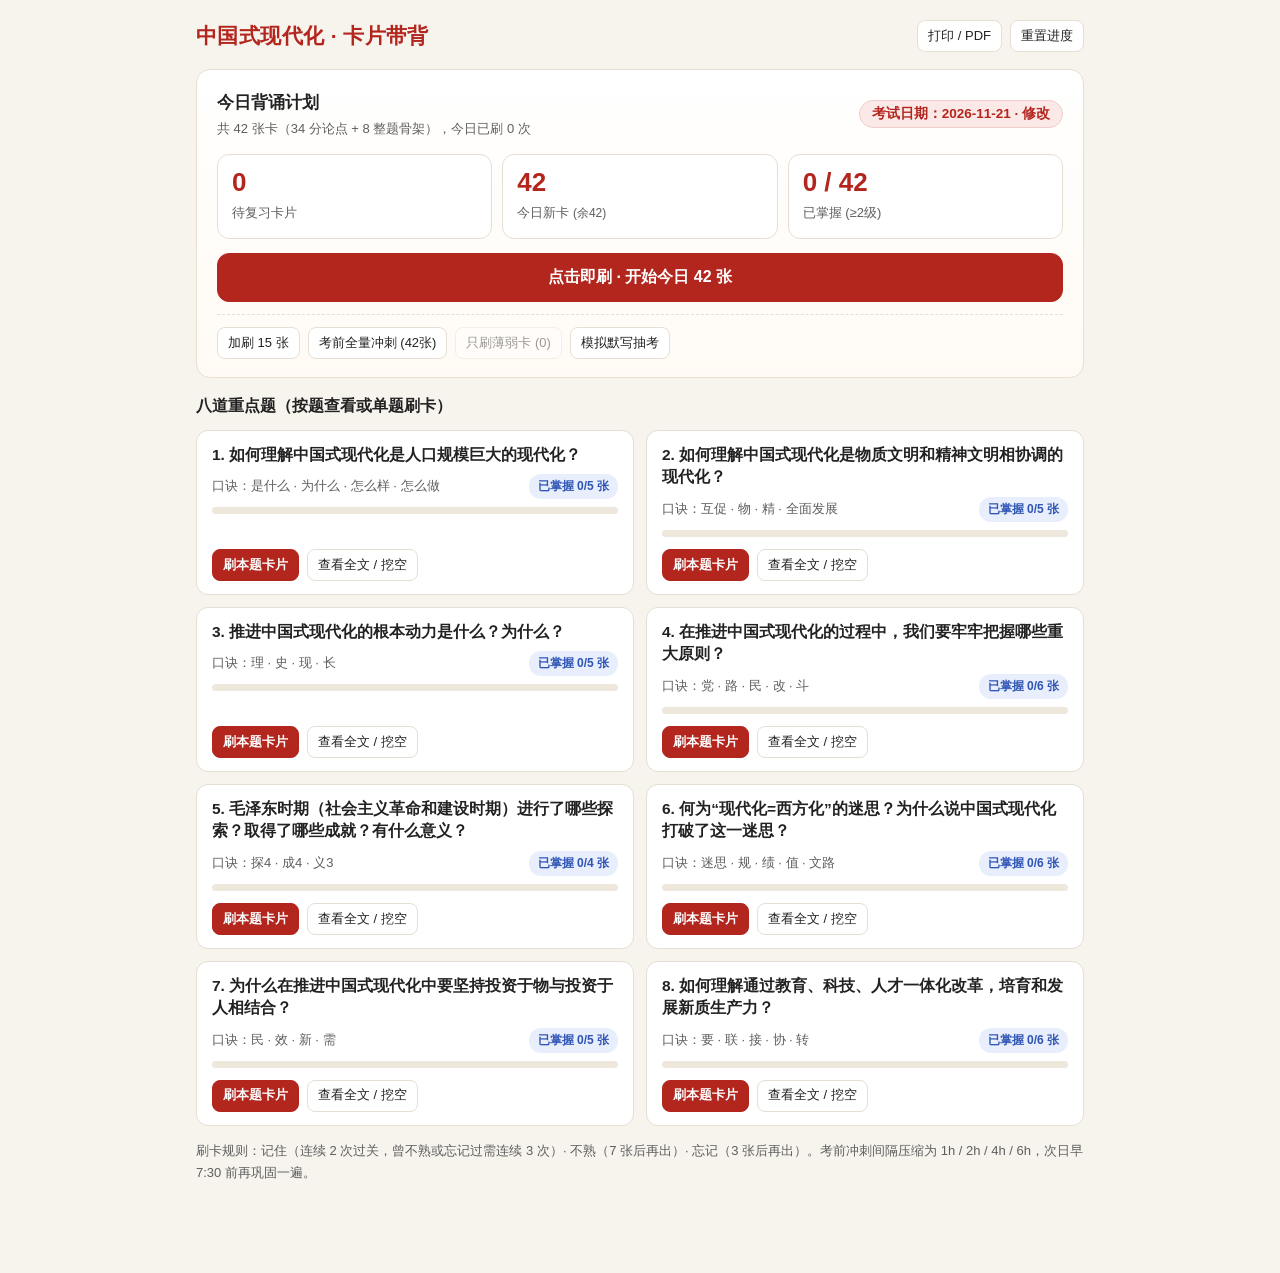
==== index.html @ ee2590cb "Update Q1/Q5/Q6 answers and mobile-first Bubei flashcard UI" ====
<!DOCTYPE html>
<html lang="zh-CN">
<head>
<meta charset="UTF-8">
<meta name="viewport" content="width=device-width, initial-scale=1, viewport-fit=cover">
<meta name="apple-mobile-web-app-capable" content="yes">
<title>中国式现代化 · 不背式卡片带背</title>
<style>
:root{
  --bg:#f7f4ee;--card:#fff;--ink:#222;--sub:#5e5e5e;--line:#e5dfd3;
  --red:#b3261e;--red2:#fbe9e7;--kw:#fff1b8;
  --ok:#1b7f3b;--okbg:#e3f4e8;--okbd:#a5d8b5;
  --mid:#9e5b00;--midbg:#fff3df;--midbd:#efc98a;
  --bad:#c62828;--badbg:#fde7e7;--badbd:#f1aaaa;
  --focus:#1a56db;
}
*{box-sizing:border-box}
html,body{margin:0;background:var(--bg);color:var(--ink);font:16px/1.75 "Microsoft YaHei","PingFang SC","Noto Sans SC",sans-serif;-webkit-text-size-adjust:100%}
a{color:inherit;text-decoration:none}
button,textarea,input{font-family:inherit;touch-action:manipulation;-webkit-tap-highlight-color:transparent}
[role="button"]{touch-action:manipulation;-webkit-tap-highlight-color:transparent}
button:focus-visible,a:focus-visible,textarea:focus-visible,input:focus-visible,[role="button"]:focus-visible{outline:2px solid var(--focus);outline-offset:2px}
.wrap{max-width:920px;margin:0 auto;padding:18px 16px 88px}
header.top{display:flex;align-items:center;gap:10px;flex-wrap:wrap;margin-bottom:14px}
header.top h1{font-size:21px;margin:0;color:var(--red);letter-spacing:.4px}
header.top .sp{flex:1}
nav.actions{display:flex;gap:8px;flex-wrap:wrap;align-items:center}
.btn{display:inline-flex;align-items:center;justify-content:center;gap:5px;border:1px solid var(--line);background:#fff;border-radius:10px;padding:7px 14px;font-size:14px;cursor:pointer;color:var(--ink);line-height:1.4;min-height:38px;transition:border-color .15s,color .15s,background-color .15s,transform .1s}
.btn:hover{border-color:var(--red);color:var(--red)}
.btn:active{transform:scale(.99)}
.btn:disabled{opacity:.45;cursor:not-allowed}
.btn.pri{background:var(--red);border-color:var(--red);color:#fff;font-weight:600}
.btn.pri:hover{opacity:.92;color:#fff}
.btn.sm{padding:4px 10px;font-size:13px;min-height:32px;border-radius:8px}
.btn.lg{padding:12px 22px;font-size:16px;min-height:48px;border-radius:12px;font-weight:700}
.btn.ok{color:var(--ok);border-color:var(--okbd);background:#f6fcf8}
.btn.ok:hover{background:var(--okbg);border-color:var(--ok);color:var(--ok)}
.btn.mid{color:var(--mid);border-color:var(--midbd);background:#fffaf1}
.btn.mid:hover{background:var(--midbg);border-color:var(--mid);color:var(--mid)}
.btn.bad{color:var(--bad);border-color:var(--badbd);background:#fff7f7}
.btn.bad:hover{background:var(--badbg);border-color:var(--bad);color:var(--bad)}
.btn.on{font-weight:700}
.btn.ok.on{background:var(--okbg);border-color:var(--ok)}
.btn.mid.on{background:var(--midbg);border-color:var(--mid)}
.btn.bad.on{background:var(--badbg);border-color:var(--bad)}
.card{background:var(--card);border:1px solid var(--line);border-radius:14px;padding:18px 20px;margin-bottom:14px;min-width:0}
.hero{background:linear-gradient(180deg,#fff 0%,#fffaf4 100%);border:1px solid #eadfce}
.hero-top{display:flex;align-items:center;justify-content:space-between;gap:12px;flex-wrap:wrap;margin-bottom:14px}
.countdown{display:inline-flex;align-items:center;gap:6px;background:var(--red2);color:var(--red);border:1px solid #f2ccc9;border-radius:20px;padding:4px 12px;font-size:13.5px;font-weight:600;cursor:pointer}
.countdown:hover{background:#f8dcd9}
.stats{display:grid;grid-template-columns:repeat(3,1fr);gap:10px;margin-bottom:14px}
.stat{background:#fff;border:1px solid var(--line);border-radius:12px;padding:12px 14px;min-width:0}
.stat b{display:block;font-size:26px;color:var(--red);line-height:1.2}
.stat span{font-size:13px;color:var(--sub)}
.hero-cta{display:flex;gap:10px;flex-wrap:wrap;align-items:center}
.hero-cta .main-btn{flex:1;min-width:220px}
.sub-actions{display:flex;gap:8px;flex-wrap:wrap;margin-top:12px;padding-top:12px;border-top:1px dashed var(--line)}
.section-h{font-size:16px;margin:0 0 10px;color:var(--ink)}
.qlist{display:grid;grid-template-columns:1fr 1fr;gap:12px;margin-bottom:14px}
.qcard{background:#fff;border:1px solid var(--line);border-radius:12px;padding:13px 15px;min-width:0;display:flex;flex-direction:column;gap:8px}
.qcard .t{font-weight:700;font-size:15.5px;line-height:1.45}
.qcard .m{font-size:13px;color:var(--sub);display:flex;align-items:center;justify-content:space-between;gap:8px;flex-wrap:wrap}
.qcard .qact{display:flex;gap:8px;flex-wrap:wrap;margin-top:auto;padding-top:4px}
.bar{height:7px;background:#eee8dc;border-radius:4px;overflow:hidden}
.bar i{display:block;height:100%;background:var(--red);transition:width .25s}
.badge{display:inline-flex;align-items:center;gap:4px;font-size:12px;padding:2px 9px;border-radius:12px;font-weight:600;white-space:nowrap}
.badge.due{background:var(--red2);color:var(--red)}
.badge.new{background:#e8eefc;color:#2f55b5}
.badge.okb{background:var(--okbg);color:var(--ok)}
.badge.mid{background:var(--midbg);color:var(--mid)}
.badge.wait{background:#f1efe9;color:#555}
/* ===== 刷卡页（手机端高适配） ===== */
.study-wrap{max-width:760px;min-height:100dvh;margin:0 auto;padding:12px 14px calc(86px + env(safe-area-inset-bottom));display:flex;flex-direction:column}
.study-wrap main{flex:1;display:flex;flex-direction:column}
.study-top{display:flex;align-items:center;gap:10px;margin-bottom:8px;flex-wrap:wrap}
.study-top .prog-txt{font-size:13.5px;color:var(--sub);font-weight:600}
.study-top .sp{flex:1}
.dots{display:inline-flex;align-items:center;gap:5px;font-size:13px;color:var(--sub)}
.dot{width:10px;height:10px;border-radius:50%;border:1.5px solid #c5bca9;background:transparent;display:inline-block}
.dot.on{background:var(--ok);border-color:var(--ok)}
.dot.pend{background:#93d6a7;border-color:var(--ok)}
.flashcard{background:#fff;border:1px solid var(--line);border-radius:16px;padding:20px 20px 18px;box-shadow:0 4px 18px rgba(45,32,12,.04);margin-top:10px;flex:1;display:flex;flex-direction:column}
.fc-meta{display:flex;align-items:center;gap:8px;flex-wrap:wrap;margin-bottom:8px}
.fc-title{font-size:18.5px;font-weight:700;line-height:1.45;margin:0 0 12px}
.mn{background:var(--red2);border-radius:10px;padding:10px 14px;margin-bottom:14px}
.mn .k{font-size:18px;font-weight:700;color:var(--red);letter-spacing:.5px;line-height:1.5;display:flex;flex-wrap:wrap;align-items:center;gap:4px}
.mn .tok{padding:1px 6px;border-radius:6px}
.mn .tok.hi{background:var(--red);color:#fff}
.mn .l{font-size:13.5px;color:#7a3b36;margin-top:3px}
.fc-prompt{background:#faf8f3;border:1px dashed #d5ccb8;border-radius:12px;padding:22px 16px;text-align:center;color:#524b3f;margin-top:auto;margin-bottom:auto}
.fc-prompt p{margin:0 0 10px;font-size:15.5px;font-weight:600}
.fc-answer{border-top:1px solid var(--line);padding-top:14px;margin-top:6px}
.fc-ans-head{font-size:17px;font-weight:700;margin:0 0 8px;line-height:1.65}
.fc-ans-body{font-size:16px;line-height:1.85;margin:0}
.lab{font-weight:700;color:var(--red)}
.kw{background:var(--kw);border-radius:3px;padding:0 3px;font-weight:600}
.skel-list{list-style:none;padding:0;margin:8px 0 0;display:flex;flex-direction:column;gap:8px}
.skel-item{border:1px solid var(--line);border-radius:10px;padding:10px 12px;background:#fffdf9}
.skel-toggle{width:100%;text-align:left;background:transparent;border:0;padding:0;font:inherit;cursor:pointer;color:var(--ink)}
.skel-body{margin-top:6px;padding-top:6px;border-top:1px dashed var(--line);font-size:15px;color:#444}
.sticky-bar{position:fixed;left:0;right:0;bottom:0;background:rgba(247,244,238,.97);backdrop-filter:blur(8px);border-top:1px solid var(--line);padding:10px 14px calc(10px + env(safe-area-inset-bottom));z-index:20}
.sticky-inner{max-width:760px;margin:0 auto;display:flex;gap:10px;align-items:stretch}
.sticky-inner .btn{flex:1;min-height:50px;font-size:16px;font-weight:700;border-radius:12px}
.sticky-inner .btn.oops{flex:0 0 auto;min-width:118px;font-weight:600}
.kbd{font-size:12.5px;color:var(--sub);text-align:center;margin-top:8px}
/* ===== 内联提示/挖空 ===== */
.blank{display:inline;border-bottom:2px solid #c3b79f;background:#efe9dd;color:transparent;border-radius:4px;cursor:pointer;padding:1px 4px;margin:0 1px;user-select:none;-webkit-box-decoration-break:clone;box-decoration-break:clone}
.blank:hover{border-bottom-color:var(--red)}
.blank.shown{color:var(--ink);background:#e3f0ff;border-bottom-color:#5b8fd9;user-select:auto}
.fl{display:inline;padding:0 2px;cursor:pointer;color:inherit}
.fl .firstc{font-weight:700;color:var(--red)}
.fl .rest{color:transparent;border-bottom:1.5px dashed #b9ae98;user-select:none;-webkit-box-decoration-break:clone;box-decoration-break:clone}
.fl.shown .rest{color:var(--ink);border-bottom-color:transparent;background:#e3f0ff;border-radius:3px;padding:0 2px;user-select:auto}
/* ===== 题目浏览与默写 ===== */
.qhead{display:flex;align-items:center;gap:8px;flex-wrap:wrap;margin-bottom:10px}
.qhead .sp{flex:1}
.qtitle{font-size:20px;font-weight:700;margin:4px 0 12px;line-height:1.45}
.intro{margin:0 0 12px;text-indent:2em}
.pt{margin:8px 0;padding:10px 12px;border-radius:8px;border:1px solid #f0ebe0;background:#fffdf9}
.tools{display:flex;gap:8px;flex-wrap:wrap;align-items:center;margin-bottom:12px}
.tools .hint{font-size:13px;color:var(--sub)}
.lv.on{background:var(--red2);border-color:var(--red);color:var(--red);font-weight:700}
label.lbl{display:block;font-size:14px;font-weight:600;margin-bottom:6px;color:var(--ink)}
textarea{width:100%;min-height:240px;border:1px solid var(--line);border-radius:10px;padding:12px 14px;font:16px/1.8 inherit;resize:vertical;background:#fffefa;color:var(--ink)}
.score{font-size:32px;font-weight:700;color:var(--red);line-height:1.2}
.chips{display:flex;flex-wrap:wrap;gap:6px;margin:10px 0}
.chip{font-size:13px;padding:2px 10px;border-radius:12px;font-weight:600}
.chip.h{background:var(--okbg);color:var(--ok)}.chip.p{background:var(--midbg);color:var(--mid)}.chip.m{background:var(--badbg);color:var(--bad)}
.kw.h{background:var(--okbg);color:var(--ok)}.kw.p{background:var(--midbg);color:var(--mid)}.kw.m{background:var(--badbg);color:var(--bad);text-decoration:underline wavy}
.split{display:grid;grid-template-columns:1fr 1fr;gap:14px;margin-top:12px}
.pane{background:#faf8f3;border:1px solid var(--line);border-radius:10px;padding:12px 14px;min-width:0}
.pane h3{margin:0 0 8px;font-size:14px;color:var(--sub)}
.timer{font-size:22px;font-weight:700;color:var(--red);font-variant-numeric:tabular-nums}
.muted{color:var(--sub);font-size:13px}
.hard-list{list-style:none;padding:0;margin:8px 0 0;display:flex;flex-direction:column;gap:6px}
.hard-item{background:#faf8f3;border:1px solid var(--line);border-radius:8px;padding:8px 12px;font-size:14px;display:flex;justify-content:space-between;gap:8px;flex-wrap:wrap}
dialog{border:1px solid var(--line);border-radius:14px;padding:20px;max-width:420px;width:92%;box-shadow:0 12px 32px rgba(0,0,0,.16)}
dialog::backdrop{background:rgba(0,0,0,.35)}
dialog h2{margin:0 0 10px;font-size:18px}
dialog .dlg-actions{display:flex;justify-content:flex-end;gap:8px;margin-top:16px}
.field{margin:10px 0}
.field input[type="date"]{padding:8px 10px;border:1px solid var(--line);border-radius:8px;font-size:15px;width:100%}
@media (max-width:700px){
  body{font-size:15.5px}
  .wrap{padding:12px 10px 76px}
  .study-wrap{padding:10px 10px 92px}
  .flashcard{padding:16px 14px}
  .stats{grid-template-columns:repeat(3,1fr);gap:8px}
  .stat{padding:10px 10px}
  .stat b{font-size:21px}
  .qlist,.split{grid-template-columns:1fr}
  .kbd{display:none}
  .sticky-inner{gap:8px}
  .sticky-inner .btn{padding:10px 8px;font-size:15px}
  .sticky-inner .btn.oops{min-width:102px;font-size:14px}
}
/* ===== 打印 / PDF 版 ===== */
body.print{background:#fff;color:#000;font-family:"Microsoft YaHei","SimHei","PingFang SC",sans-serif}
body.print .wrap{max-width:900px;padding:12px 18px}
.pv h1{font-size:18pt;text-align:center;color:var(--red);margin:0 0 2pt}
.pv .subt{text-align:center;color:#555;font-size:9pt;margin:0 0 7pt}
.pv table{width:100%;border-collapse:collapse;font-size:8.7pt;line-height:1.36}
.pv caption{font-weight:700;font-size:10.5pt;margin-bottom:4pt;color:#222;text-align:left}
.pv th,.pv td{border:1px solid #bbb;padding:3pt 5pt;vertical-align:top;text-align:left}
.pv th{background:#f3ece4;font-weight:700}
.pv td.qt{width:23%;font-weight:700}
.pv td.k{width:16%;font-weight:700;color:var(--red)}
.pv .q{margin-top:12pt}
.pv .q h2{font-size:12pt;margin:0 0 4pt;padding:3pt 8pt;background:#f3ece4;border-left:4pt solid var(--red);break-after:avoid}
.pv .q .mnp{font-size:9.5pt;color:#7a3b36;margin:0 0 4pt;break-after:avoid}
.pv .q .mnp b{color:var(--red);font-size:10.5pt}
.pv .q p{margin:2.5pt 0;font-size:10pt;line-height:1.65;break-inside:avoid}
.pv .q p.in{text-indent:2em}
.pv strong.kw{background:none;font-weight:700;text-decoration:underline;text-decoration-color:#c66;text-underline-offset:2pt;padding:0}
.pv .lab{color:var(--red);font-weight:700}
.pv .pb{break-before:page}
@page{size:A4;margin:13mm 14mm}
@media print{
  body{background:#fff}
  body.print .wrap{max-width:none;padding:0}
  .noprint{display:none!important}
}
</style>
</head>
<body>
<div id="app"></div>
<script>
'use strict';

// ===== 题库数据（唯一数据源，[[...]] 为踩分关键词） =====
const DATA = [
  {
    id: 1,
    short: '人口规模巨大',
    title: '1. 如何理解中国式现代化是人口规模巨大的现代化？',
    mnemonic: { key: '是什么 · 为什么 · 怎么样 · 怎么做', line: '14亿首要特征 → 挑战与优势 → 特色与世界意义 → 从国情出发育才' },
    intro: '可从[[是什么、为什么、怎么样、怎么做]]四个维度理解中国式现代化[[人口规模巨大]]这一显著特征。',
    points: [
      { label: '一、是什么：', head: '我国[[14亿多人口]]整体迈入现代化，是中国式现代化的[[首要特征]]。', body: '规模[[超过现有发达国家人口总和]]，在人类历史上是前所未有的，决定了现代化建设的[[艰巨性和复杂性]]。' },
      { label: '二、为什么：', head: '人口规模巨大带来[[挑战与优势]]两方面影响。', body: '一方面要解决14亿多人的[[吃饭、就业、教育、医疗、住房、养老]]问题，并应对[[城乡、区域发展不平衡]]；另一方面拥有丰富[[人力资源]]和[[广阔市场空间]]，是推动发展的巨大潜力。' },
      { label: '三、怎么样：', head: '推进方式必然[[独具特色]]，并具有深远[[世界意义]]。', body: '发展途径和推进方式不能照搬西方；14亿多人整体迈入现代化，将[[改变现代化的世界版图]]，为人口众多的[[发展中国家提供有益经验]]。' },
      { label: '四、怎么做：', head: '坚持[[从国情出发]]，把[[人口优势转化为人才优势]]。', body: '考虑发展阶段和资源环境，[[保持历史耐心]]、[[循序渐进]]；通过发展教育和提高人口素质，把规模优势转化为[[人才优势和创新优势]]，统筹完善公共服务。' }
    ]
  },
  {
    id: 2,
    short: '物质与精神文明',
    title: '2. 如何理解中国式现代化是物质文明和精神文明相协调的现代化？',
    mnemonic: { key: '互促 · 物 · 精 · 全面发展', line: '一关系两建设一目标' },
    intro: '[[物质富足、精神富有]]是社会主义现代化的根本要求。中国式现代化既要提高生产力和物质生活水平，也要丰富人民的精神世界，[[促进人的全面发展]]。',
    points: [
      { label: '第一，', head: '两者[[相互联系、相互促进]]。', body: '物质文明为教育、文化事业提供[[物质基础]]；精神文明为现代化提供[[精神动力和智力支持]]，必须[[统筹推进]]。' },
      { label: '第二，', head: '物质文明建设要[[夯实物质基础]]。', body: '坚持以经济建设为中心，[[推动高质量发展]]，增强[[科技创新能力]]，完善[[现代化产业体系]]，持续改善人民生活。' },
      { label: '第三，', head: '精神文明建设要[[满足人民的精神文化需求]]。', body: '加强[[理想信念教育]]，践行[[社会主义核心价值观]]，发展[[社会主义先进文化]]，弘扬[[中华优秀传统文化]]，提高社会文明程度。' },
      { label: '第四，', head: '目标是[[物的全面丰富和人的全面发展]]。', body: '把两个文明建设贯穿现代化全过程，让人民生活水平提高的同时，[[精神生活也更加充实]]。' }
    ]
  },
  {
    id: 3,
    short: '根本动力：改革',
    title: '3. 推进中国式现代化的根本动力是什么？为什么？',
    mnemonic: { key: '理 · 史 · 现 · 长', line: '理论、历史、现实、长远四角度' },
    intro: '[[全面深化改革]]是推进中国式现代化的根本动力。',
    points: [
      { label: '第一，', head: '从理论上看，改革能[[解放和发展生产力]]。', body: '社会发展中存在[[生产力与生产关系、经济基础与上层建筑]]的矛盾运动，改革推动[[生产关系适应生产力、上层建筑适应经济基础]]，为现代化创造制度条件。' },
      { label: '第二，', head: '从历史上看，中国式现代化是在[[改革开放]]中不断推进的。', body: '改革开放深刻改变了经济体制、社会结构和对外关系，[[激发了人民群众的积极性和创造性]]；新时代全面深化改革[[破除了体制机制障碍]]，为全面建成小康社会提供了保障。' },
      { label: '第三，', head: '从现实上看，必须靠改革解决[[深层次矛盾]]。', body: '推动[[高质量发展]]、发展[[新质生产力]]、促进[[社会公平正义]]，都要改革不适应的体制机制，才能[[释放创新潜力、增强发展活力]]。' },
      { label: '第四，', head: '从长远看，改革为现代化提供持续的[[制度保障]]。', body: '深化改革有助于[[完善中国特色社会主义制度]]、提高[[国家治理能力]]，使现代化成果[[更多更公平惠及全体人民]]。' }
    ]
  },
  {
    id: 4,
    short: '五项重大原则',
    title: '4. 在推进中国式现代化的过程中，我们要牢牢把握哪些重大原则？',
    mnemonic: { key: '党 · 路 · 民 · 改 · 斗', line: '党领路，为人民，靠改革，敢斗争' },
    intro: '党的二十大提出，前进道路上必须牢牢把握[[五项重大原则]]。',
    points: [
      { label: '第一，', head: '坚持和加强[[党的全面领导]]。', body: '维护[[党中央权威和集中统一领导]]，把党的领导落实到各领域各方面各环节，[[确保正确方向]]。' },
      { label: '第二，', head: '坚持[[中国特色社会主义道路]]。', body: '坚持党的[[基本路线]]，坚持[[独立自主、自力更生]]，把发展[[主动权牢牢掌握在自己手中]]。' },
      { label: '第三，', head: '坚持[[以人民为中心]]的发展思想。', body: '维护[[人民根本利益]]，增进[[民生福祉]]，依靠人民推进发展，让[[全体人民更加公平地共享]]现代化成果。' },
      { label: '第四，', head: '坚持[[深化改革开放]]。', body: '以改革[[破解深层次体制机制障碍]]，以开放[[拓展发展空间]]，增强现代化的[[动力和活力]]。' },
      { label: '第五，', head: '坚持发扬[[斗争精神]]。', body: '增强[[忧患意识]]，[[统筹发展和安全]]，主动克服困难，维护国家[[主权、安全和发展利益]]。' }
    ]
  },
  {
    id: 5,
    short: '毛泽东时期探索',
    title: '5. 毛泽东时期（社会主义革命和建设时期）进行了哪些探索？取得了哪些成就？有什么意义？',
    mnemonic: { key: '探4 · 成4 · 义3', line: '探索“总路线·一五·二结合·四化”；成就“制·工·弹·社”；意义“前提基础·物质人才·经验准备”' },
    intro: '以毛泽东同志为主要代表的中国共产党人，在[[经济文化落后]]的条件下，对社会主义建设和国家现代化进行了[[艰辛探索]]。',
    points: [
      { label: '一、探索：', head: '围绕[[工业化和适合中国的建设道路]]展开探索。', body: '①提出[[过渡时期总路线]]（“一化三改”），把社会主义工业化和三大改造结合起来；②实施[[第一个五年计划]]，以工业建设为重点推进工业化；③提出马克思主义同中国实际进行“[[第二次结合]]”，发表《[[论十大关系]]》《[[关于正确处理人民内部矛盾的问题]]》；④[[党的八大]]提出集中力量发展生产力，[[1964年三届全国人大]]正式提出“[[四个现代化]]”目标（1954年一届全国人大已初步提出）。' },
      { label: '二、成就：', head: '在[[制度、工业、科技和社会事业]]上取得重要成就。', body: '①确立[[社会主义基本制度]]；②建立起[[独立的比较完整的工业体系和国民经济体系]]；③“[[两弹一星]]”等尖端科技取得突破，国防力量增强；④[[教育、科学、文化、卫生]]等事业得到发展。' },
      { label: '三、意义：', head: '提供了[[宝贵经验、理论准备、物质基础]]。', body: '社会主义制度的确立奠定了[[根本政治前提和制度基础]]；建设成就积累了[[物质条件和人才力量]]；探索形成的理论和经验为改革开放后开创中国特色社会主义作了重要准备（同时也从[[“大跃进”“文革”等曲折]]中吸取了必须[[实事求是、尊重经济规律]]的教训）。' }
    ]
  },
  {
    id: 6,
    short: '打破“西方化”迷思',
    title: '6. 何为“现代化=西方化”的迷思？为什么说中国式现代化打破了这一迷思？',
    mnemonic: { key: '迷思 · 规 · 绩 · 值 · 文路', line: '先答何为迷思（发轫西方/东方从属），再答规·绩·值·文路' },
    intro: '先说明[[“现代化=西方化”迷思的由来]]，再阐明中国式现代化如何以自身实践打破这一迷思。',
    points: [
      { label: '一、何为迷思：', head: '[[现代化发轫于西方]]，逐渐形成了“[[东方从属于西方]]”的格局。', body: '自工业革命以来，西方资本主义国家凭借[[现代生产力的迅猛发展]]占据主动，使人误以为[[现代化道路只有西方一种模式]]、现代化就等于西方化。' },
      { label: '二、规律与特色：', head: '既遵循[[一般规律]]，又有[[中国特色]]。', body: '中国同样推进[[工业化和科技进步]]，同时坚持[[党的领导和社会主义制度]]，走出了符合自身国情的道路。' },
      { label: '三、实践证明：', head: '[[实践成就]]证明自主道路走得通。', body: '通过建设和改革开放，中国实现经济快速发展，[[全面建成小康社会]]，展现了实现现代化的[[另一幅图景]]。' },
      { label: '四、目标价值：', head: '提出了不同的[[目标和价值追求]]。', body: '面向巨大人口规模，追求[[共同富裕]]、[[两个文明相协调]]、[[人与自然和谐共生]]、[[和平发展]]，拓展了现代化的内涵。' },
      { label: '五、文明与借鉴：', head: '统一了[[文明传承与现代发展]]，拓展了[[发展中国家的道路选择]]。', body: '立足[[中华优秀传统文化]]并[[借鉴人类优秀文明成果]]，为既想加快发展又想[[保持独立自主]]的国家提供了有益启示。' }
    ]
  },
  {
    id: 7,
    short: '投资于物与投资于人',
    title: '7. 为什么在推进中国式现代化中要坚持投资于物与投资于人相结合？',
    mnemonic: { key: '民 · 效 · 新 · 需', line: '人民中心、投资效益、新质生产力、扩大内需' },
    intro: '[[投资于物]]指对基础设施、生产设备等实物资产的投入；[[投资于人]]指在教育、医疗、培训、就业、社保等方面的投入。二者结合能使[[经济发展与民生改善形成良性循环]]。',
    points: [
      { label: '第一，', head: '这是坚持[[以人民为中心]]、促进人的全面发展的要求。', body: '现代化的目的是[[增进人民福祉]]，投资既要改善生产生活条件，也要满足人民在成长、就业、健康、养老等方面的需要。' },
      { label: '第二，', head: '这是[[提高投资效益]]的要求。', body: '设备和基础设施要靠[[劳动者掌握和使用]]，劳动者发挥才能也需要[[相应的物质条件]]，统筹二者才能提高资源利用效率。' },
      { label: '第三，', head: '这是发展[[新质生产力]]、推动高质量发展的要求。', body: '[[劳动者是生产力中最活跃的因素]]，提高劳动者素质，再和先进技术设备结合，才能增强创新能力、[[提高劳动生产率]]。' },
      { label: '第四，', head: '这是[[扩大内需]]、畅通经济循环的要求。', body: '改善就业、收入和社保，能[[增强消费能力和信心]]；优质设施和设备能[[改善供给]]，形成投资、就业、收入、消费的[[良性循环]]。' }
    ]
  },
  {
    id: 8,
    short: '教·科·才与新质生产力',
    title: '8. 如何理解通过教育、科技、人才一体化改革，培育和发展新质生产力？',
    mnemonic: { key: '要 · 联 · 接 · 协 · 转', line: '新要求、内在联系、解决衔接、三方协同、成果转化' },
    intro: '[[教育、科技、人才]]是[[全面建设社会主义现代化国家]]的[[基础性、战略性支撑]]。推进三者[[一体化改革]]，能把人才培养、科学研究和产业发展紧密连接起来，为[[新质生产力]]提供支撑。',
    points: [
      { label: '第一，', head: '[[新质生产力]]对三者提出了更高要求。', body: '新质生产力[[以创新为主导]]，具有[[高科技、高效能、高质量]]特征，以[[提高全要素生产率]]为核心，需要不断产生新知识、新技术和高素质人才。' },
      { label: '第二，', head: '三者具有[[内在联系]]。', body: '[[教育培养人才]]、传播知识；[[科技创新]]推动教育内容和培养方式更新；[[人才]]把知识转化为技术和现实生产力，三者形成良性循环。' },
      { label: '第三，', head: '一体化改革要解决[[衔接不足]]的问题。', body: '让[[学科设置、科研布局、人才培养和产业发展]]更加匹配，完善[[科研评价、人才流动、成果转化]]和收益分配机制。' },
      { label: '第四，', head: '从[[三个方面协同推进]]。', body: '教育上[[调整学科专业]]，培养拔尖创新人才和技能人才；科技上加强[[基础研究和关键核心技术攻关]]；人才上完善[[培养、引进、使用和流动]]机制。' },
      { label: '第五，', head: '推动改革成果[[转化为生产力]]。', body: '加强[[高校、科研院所与企业合作]]，促进成果应用，推动[[传统产业升级、新兴产业和未来产业]]发展。' }
    ]
  }
];

// ===== 卡片生成（42张：34张分论点卡 + 8张骨架卡） =====
function extractStrKeywords(str) {
  const kws = [];
  const re = /\[\[(.*?)\]\]/g;
  let m;
  while ((m = re.exec(str)) !== null) kws.push(m[1]);
  return kws;
}

function buildCards(data) {
  const list = [];
  for (const q of data) {
    const tokens = q.mnemonic.key.split(/\s*·\s*/);
    q.points.forEach((p, idx) => {
      list.push({
        id: `q${q.id}-p${idx}`,
        type: 'point',
        qid: q.id,
        pointIdx: idx,
        frontTitle: `Q${q.id} ${q.short} · ${p.label.replace(/[，、：:]/g, '')}`,
        frontQuestion: q.title,
        mnemonicTokens: tokens,
        mnemonicLine: q.mnemonic.line,
        frontPrompt: '先在心里说出这一点的【观点句】和【展开关键词】',
        backHead: p.label + p.head,
        backBody: p.body,
        keywords: [...extractStrKeywords(p.head), ...extractStrKeywords(p.body)]
      });
    });
    list.push({
      id: `q${q.id}-sk`,
      type: 'skeleton',
      qid: q.id,
      frontTitle: `Q${q.id} ${q.short} · 整题骨架`,
      frontQuestion: q.title,
      mnemonicTokens: tokens,
      mnemonicLine: q.mnemonic.line,
      frontPrompt: `背出本题【口诀】、【总起句】和【全部 ${q.points.length} 个分论点观点句】`,
      backMnemonic: q.mnemonic,
      backIntro: q.intro,
      backPoints: q.points.map(p => ({ label: p.label, head: p.head, body: p.body })),
      keywords: [...extractStrKeywords(q.intro), ...q.points.flatMap(p => extractStrKeywords(p.head))]
    });
  }
  return list;
}

const CARDS = buildCards(DATA);
const CARD_MAP = Object.fromEntries(CARDS.map(c => [c.id, c]));

// ===== 状态与日期工具 =====
const STORAGE_KEY = 'sizheng_cards_v2';
const DEFAULT_EXAM_DATE = '2026-11-21';
const HOUR = 3600 * 1000;
const LEVEL_HOURS = { 1: 3, 2: 10, 3: 20, 4: 32 };
const EVE_HOURS = { 1: 1, 2: 2, 3: 4, 4: 6 };

function todayStr(offsetDays = 0, baseDate = new Date()) {
  const d = new Date(baseDate.getTime());
  d.setHours(0, 0, 0, 0);
  d.setDate(d.getDate() + offsetDays);
  const y = d.getFullYear();
  const m = String(d.getMonth() + 1).padStart(2, '0');
  const day = String(d.getDate()).padStart(2, '0');
  return `${y}-${m}-${day}`;
}

function daysBetween(fromStr, toStr) {
  const a = new Date(fromStr + 'T00:00:00');
  const b = new Date(toStr + 'T00:00:00');
  return Math.round((b - a) / 86400000);
}

function defaultCardState() {
  return { level: 0, due: 0, lapses: 0, seen: 0, lastRating: null };
}

function defaultState(examDate = DEFAULT_EXAM_DATE, dateStr = todayStr()) {
  return {
    cards: {},
    settings: { examDate },
    daily: { date: dateStr, newIntroduced: 0, reviewedCount: 0, sessionsCompleted: 0 },
    history: { dictationCount: 0, dictationTotalScore: 0 }
  };
}

function normalizeDaily(st, dateStr = todayStr()) {
  if (!st.daily || st.daily.date !== dateStr) {
    st.daily = { date: dateStr, newIntroduced: 0, reviewedCount: 0, sessionsCompleted: 0 };
  }
  return st;
}

function loadState() {
  try {
    const raw = localStorage.getItem(STORAGE_KEY);
    if (!raw) return defaultState();
    const p = JSON.parse(raw);
    const st = {
      cards: p.cards || {},
      settings: { examDate: (p.settings && p.settings.examDate) || DEFAULT_EXAM_DATE },
      daily: p.daily || { date: todayStr(), newIntroduced: 0, reviewedCount: 0, sessionsCompleted: 0 },
      history: p.history || { dictationCount: 0, dictationTotalScore: 0 }
    };
    return normalizeDaily(st);
  } catch (_) {
    return defaultState();
  }
}

let state = loadState();
function saveState() {
  try { localStorage.setItem(STORAGE_KEY, JSON.stringify(state)); } catch (_) {}
}

function getCardState(cardId, curState = state) {
  if (!curState.cards[cardId]) curState.cards[cardId] = defaultCardState();
  return curState.cards[cardId];
}

// ===== 复习调度核心（纯函数） =====
const Scheduler = {
  getRemainingLearnDays(curTodayStr, examDateStr) {
    const daysLeft = daysBetween(curTodayStr, examDateStr);
    return Math.max(1, daysLeft - 1);
  },

  getDailyNewQuota(curState = state, curTodayStr = todayStr()) {
    const learnDays = this.getRemainingLearnDays(curTodayStr, curState.settings.examDate);
    const unlearned = CARDS.filter(c => getCardState(c.id, curState).level === 0).length;
    if (unlearned === 0) return 0;
    const introduced = curState.daily && curState.daily.date === curTodayStr ? curState.daily.newIntroduced : 0;
    const totalTarget = Math.ceil((unlearned + introduced) / learnDays);
    return Math.min(unlearned, Math.max(0, totalTarget - introduced));
  },

  getDueCards(curState = state, nowMs = Date.now()) {
    return CARDS
      .filter(c => {
        const s = getCardState(c.id, curState);
        return s.level > 0 && s.due <= nowMs;
      })
      .sort((a, b) => getCardState(a.id, curState).due - getCardState(b.id, curState).due);
  },

  getWeakCards(curState = state) {
    return CARDS.filter(c => {
      const s = getCardState(c.id, curState);
      return s.lapses >= 1 || s.lastRating === 'forgot' || s.lastRating === 'fuzzy';
    });
  },

  makeItem(cardId) {
    return {
      cardId,
      sessionStreak: 0,
      targetStreak: 2,
      hadTrouble: false,
      hadForgot: false,
      stepsInSession: 0
    };
  },

  buildSession(mode, opts = {}, curState = state, nowMs = Date.now(), curTodayStr = todayStr()) {
    let cardIds = [];
    let label = '今日卡片任务';
    let isExtraCram = false;

    if (mode === 'daily') {
      const due = this.getDueCards(curState, nowMs).map(c => c.id);
      const quota = this.getDailyNewQuota(curState, curTodayStr);
      const unlearned = CARDS.filter(c => getCardState(c.id, curState).level === 0).slice(0, quota).map(c => c.id);
      cardIds = [...due, ...unlearned];
      if (cardIds.length === 0) {
        return this.buildSession('extra', opts, curState, nowMs, curTodayStr);
      }
      label = `今日任务（复习 ${due.length} + 新卡 ${unlearned.length}）`;
    } else if (mode === 'extra') {
      isExtraCram = true;
      const unlearned = CARDS.filter(c => getCardState(c.id, curState).level === 0).slice(0, 15).map(c => c.id);
      if (unlearned.length > 0) {
        cardIds = unlearned;
        label = `提前加刷（${cardIds.length} 张新卡）`;
      } else {
        cardIds = [...CARDS]
          .sort((a, b) => {
            const sa = getCardState(a.id, curState);
            const sb = getCardState(b.id, curState);
            if (sa.level !== sb.level) return sa.level - sb.level;
            if (sa.lapses !== sb.lapses) return sb.lapses - sa.lapses;
            return sa.due - sb.due;
          })
          .slice(0, 15)
          .map(c => c.id);
        label = `巩固加刷（最弱 ${cardIds.length} 张）`;
      }
    } else if (mode === 'sprint') {
      cardIds = [...CARDS]
        .sort((a, b) => {
          const sa = getCardState(a.id, curState);
          const sb = getCardState(b.id, curState);
          if ((sa.level === 0) !== (sb.level === 0)) return sa.level === 0 ? -1 : 1;
          if (sa.lapses !== sb.lapses) return sb.lapses - sa.lapses;
          if (sa.level !== sb.level) return sa.level - sb.level;
          return sa.due - sb.due;
        })
        .map(c => c.id);
      label = `考前全量冲刺（${cardIds.length} 张）`;
    } else if (mode === 'weak') {
      cardIds = this.getWeakCards(curState).map(c => c.id);
      label = `薄弱卡专练（${cardIds.length} 张）`;
    } else if (mode === 'question') {
      const qid = opts.qid || 1;
      cardIds = CARDS.filter(c => c.qid === qid).map(c => c.id);
      label = `第 ${qid} 题卡片练习（${cardIds.length} 张）`;
    }

    return {
      mode,
      label,
      isExtraCram,
      queue: cardIds.map(id => this.makeItem(id)),
      graduated: [],
      totalInitial: cardIds.length,
      startMs: nowMs,
      taps: { good: 0, fuzzy: 0, forgot: 0 },
      phase: cardIds.length ? 'front' : 'done',
      pendingRating: null,
      showFirstHint: false,
      expandedSkelPts: {}
    };
  },

  graduateCard(cardId, item, curState = state, nowMs = Date.now(), isExtraCram = false) {
    const c = getCardState(cardId, curState);
    const prev = c.level || 0;
    let nextLevel;
    if (item.hadForgot) {
      nextLevel = prev > 1 ? prev - 1 : 1;
    } else if (item.hadTrouble) {
      nextLevel = Math.max(1, prev);
    } else {
      nextLevel = Math.min(4, prev + 1);
    }

    const nowDateStr = todayStr(0, new Date(nowMs));
    const daysLeft = daysBetween(nowDateStr, curState.settings.examDate);
    const isEveOrDay = daysLeft <= 1;
    const hoursMap = isEveOrDay ? EVE_HOURS : LEVEL_HOURS;

    let rawDue = nowMs + hoursMap[nextLevel] * HOUR;
    if (item.hadForgot) {
      rawDue = Math.min(rawDue, nowMs + (isEveOrDay ? 1 : 3) * HOUR);
    }

    const examMorningCap = new Date(curState.settings.examDate + 'T07:30:00').getTime();
    const examPreEvening = new Date(curState.settings.examDate + 'T20:00:00').getTime() - 24 * HOUR;
    let due;
    if (isEveOrDay) {
      if (nowMs < examMorningCap) {
        due = Math.max(nowMs + 0.5 * HOUR, Math.min(rawDue, examMorningCap));
      } else {
        due = nowMs + 0.5 * HOUR;
      }
    } else if (nowMs < examPreEvening) {
      due = Math.max(nowMs + 2 * HOUR, Math.min(rawDue, examPreEvening));
    } else {
      due = nowMs + 2 * HOUR;
    }

    if (prev === 0 && curState.daily) {
      curState.daily.newIntroduced += 1;
    }

    c.level = nextLevel;
    if (isExtraCram) {
      c.due = c.due ? Math.min(c.due, due) : due;
    } else {
      c.due = due;
    }
    return c;
  },

  stepSession(session, rating, curState = state, nowMs = Date.now()) {
    if (!session.queue.length) {
      session.phase = 'done';
      return { graduated: false, item: null };
    }
    const item = session.queue.shift();
    item.stepsInSession += 1;
    const c = getCardState(item.cardId, curState);
    c.seen += 1;
    c.lastRating = rating;
    if (curState.daily) curState.daily.reviewedCount += 1;
    session.taps[rating] = (session.taps[rating] || 0) + 1;

    let didGraduate = false;
    if (rating === 'forgot') {
      item.sessionStreak = 0;
      item.hadTrouble = true;
      item.hadForgot = true;
      item.targetStreak = 3;
      c.lapses += 1;
      const idx = Math.min(session.queue.length, 3);
      session.queue.splice(idx, 0, item);
    } else if (rating === 'fuzzy') {
      item.sessionStreak = 0;
      item.hadTrouble = true;
      item.targetStreak = 3;
      const idx = Math.min(session.queue.length, 7);
      session.queue.splice(idx, 0, item);
    } else {
      item.sessionStreak += 1;
      if (item.sessionStreak >= item.targetStreak) {
        didGraduate = true;
        session.graduated.push(item);
        this.graduateCard(item.cardId, item, curState, nowMs, session.isExtraCram);
      } else {
        const gap = item.hadTrouble ? 8 : 10;
        const idx = Math.min(session.queue.length, gap);
        session.queue.splice(idx, 0, item);
      }
    }

    session.pendingRating = null;
    session.showFirstHint = false;
    session.expandedSkelPts = {};
    if (session.queue.length === 0) {
      session.phase = 'done';
      if (curState.daily) curState.daily.sessionsCompleted += 1;
    } else {
      session.phase = 'front';
    }
    return { graduated: didGraduate, item };
  }
};

// ===== 文本与计分工具 =====
function stripKw(str) {
  return str.replace(/\[\[(.*?)\]\]/g, '$1');
}

function extractKeywords(q) {
  const kws = [];
  kws.push(...extractStrKeywords(q.intro));
  q.points.forEach(p => {
    kws.push(...extractStrKeywords(p.head));
    kws.push(...extractStrKeywords(p.body));
  });
  return kws;
}

function normalizeText(s) {
  return s.replace(/[\s，。、；：！？“”‘’（）《》【】\[\],.;:!?()"'·\-—]/g, '');
}

function getBigrams(normStr) {
  const res = [];
  for (let i = 0; i < normStr.length - 1; i++) res.push(normStr.slice(i, i + 2));
  return res;
}

function scoreKeyword(kw, normInput) {
  const normKw = normalizeText(kw);
  if (!normKw) return { status: 'h', ratio: 1 };
  if (normInput.includes(normKw)) return { status: 'h', ratio: 1 };
  if (kw.includes('、')) {
    const parts = kw.split('、').map(normalizeText).filter(Boolean);
    if (parts.length > 1) {
      let hits = 0;
      for (const p of parts) if (normInput.includes(p)) hits++;
      if (hits === parts.length) return { status: 'h', ratio: 1 };
      if (hits > 0) return { status: 'p', ratio: hits / parts.length };
    }
  }
  const bigrams = getBigrams(normKw);
  if (bigrams.length >= 2) {
    let hitBg = 0;
    for (const bg of bigrams) if (normInput.includes(bg)) hitBg++;
    const overlap = hitBg / bigrams.length;
    if (overlap >= 0.6) return { status: 'p', ratio: overlap };
  }
  return { status: 'm', ratio: 0 };
}

function scoreAnswer(q, userText) {
  const normInput = normalizeText(userText || '');
  const kws = extractKeywords(q);
  const details = kws.map(kw => ({ kw, ...scoreKeyword(kw, normInput) }));
  const total = details.length || 1;
  const sum = details.reduce((acc, d) => acc + d.ratio, 0);
  const score = Math.round((sum / total) * 100);
  const suggest = score >= 85 ? 'good' : (score >= 60 ? 'fuzzy' : 'forgot');
  return { score, suggest, details };
}

function esc(s) {
  return String(s)
    .replace(/&/g, '&amp;')
    .replace(/</g, '&lt;')
    .replace(/>/g, '&gt;')
    .replace(/"/g, '&quot;');
}

function renderWithKeywords(str, kwClass = 'kw', useStrong = false) {
  const tag = useStrong ? 'strong' : 'span';
  return str.split(/(\[\[.*?\]\])/g).map(part => {
    if (part.startsWith('[[') && part.endsWith(']]')) {
      return `<${tag} class="${kwClass}">${esc(part.slice(2, -2))}</${tag}>`;
    }
    return esc(part);
  }).join('');
}

function renderScoredText(str, details, cursorObj) {
  return str.split(/(\[\[.*?\]\])/g).map(part => {
    if (part.startsWith('[[') && part.endsWith(']]')) {
      const d = details[cursorObj.i++] || { status: 'm' };
      return `<span class="kw ${d.status}">${esc(part.slice(2, -2))}</span>`;
    }
    return esc(part);
  }).join('');
}

function renderClozeText(str, allShown) {
  return str.split(/(\[\[.*?\]\])/g).map(part => {
    if (part.startsWith('[[') && part.endsWith(']]')) {
      const inner = part.slice(2, -2);
      return `<span role="button" tabindex="0" class="blank${allShown ? ' shown' : ''}" aria-pressed="${allShown ? 'true' : 'false'}">${esc(inner)}</span>`;
    }
    return esc(part);
  }).join('');
}

function renderWholeCloze(str, allShown) {
  const plain = stripKw(str);
  const chunks = plain.split(/([；。])/).filter(Boolean);
  let out = '';
  for (const c of chunks) {
    if (c === '；' || c === '。') out += esc(c);
    else out += `<span role="button" tabindex="0" class="blank${allShown ? ' shown' : ''}" aria-pressed="${allShown ? 'true' : 'false'}">${esc(c)}</span>`;
  }
  return out;
}

function renderFirstLetterText(str, allShown) {
  const plain = stripKw(str);
  const tokens = plain.split(/([，。；：、！？])/).filter(Boolean);
  return tokens.map(tok => {
    if (/^[，。；：、！？]$/.test(tok)) return esc(tok);
    const m = tok.match(/^([“‘（《①②③④]*)(.)(.*)$/);
    if (!m) return esc(tok);
    const [, prefix, firstChar, rest] = m;
    if (!rest) return esc(tok);
    return `${esc(prefix)}<span role="button" tabindex="0" class="fl${allShown ? ' shown' : ''}" aria-pressed="${allShown ? 'true' : 'false'}"><span class="firstc">${esc(firstChar)}</span><span class="rest">${esc(rest)}</span></span>`;
  }).join('');
}

// ===== 路由与交互状态 =====
let ui = {
  session: null,
  browseMode: 'read', // 'read' | 'cloze1' | 'cloze2'
  allShown: false,
  examQid: null,
  examSeconds: 480,
  examRunning: false,
  examTimerId: null,
  examShowMn: false,
  examResult: null,
  examText: ''
};

function stopExamTimer() {
  if (ui.examTimerId) {
    clearInterval(ui.examTimerId);
    ui.examTimerId = null;
  }
}

function parseRoute() {
  const h = location.hash || '#/';
  const parts = h.replace(/^#\/?/, '').split('/').filter(Boolean);
  if (parts.length === 0) return { page: 'home' };
  if (parts[0] === 'study') return { page: 'study' };
  if (parts[0] === 'q') {
    const id = parseInt(parts[1], 10);
    const q = DATA.find(x => x.id === id) || DATA[0];
    return { page: 'question', id: q.id };
  }
  if (parts[0] === 'exam') return { page: 'exam' };
  if (parts[0] === 'print') return { page: 'print' };
  if (parts[0] === 'selftest') return { page: 'selftest' };
  return { page: 'home' };
}

function go(hash) {
  location.hash = hash;
}

function startStudy(mode, opts = {}) {
  normalizeDaily(state);
  ui.session = Scheduler.buildSession(mode, opts, state, Date.now(), todayStr());
  saveState();
  go('#/study');
}

const app = document.getElementById('app');

// ===== 首页 =====
function renderHome() {
  document.body.classList.remove('print');
  stopExamTimer();
  normalizeDaily(state);

  const today = todayStr();
  const nowMs = Date.now();
  const daysLeft = daysBetween(today, state.settings.examDate);
  const dueCount = Scheduler.getDueCards(state, nowMs).length;
  const newQuota = Scheduler.getDailyNewQuota(state, today);
  const weakCount = Scheduler.getWeakCards(state).length;
  const masteredCount = CARDS.filter(c => getCardState(c.id).level >= 2).length;
  const unlearnedCount = CARDS.filter(c => getCardState(c.id).level === 0).length;
  const taskCount = dueCount + newQuota;
  const ptTotal = CARDS.filter(c => c.type === 'point').length;
  const skTotal = CARDS.filter(c => c.type === 'skeleton').length;
  const countdownText = daysLeft > 1
    ? `距考试（${state.settings.examDate}）剩 ${daysLeft} 天`
    : (daysLeft === 1 ? `明天上午考试（${state.settings.examDate}）· 考前冲刺` : (daysLeft === 0 ? `今天考试（${state.settings.examDate}）` : `考试日期：${state.settings.examDate}`));

  app.innerHTML = `
    <div class="wrap">
      <header class="top">
        <h1>中国式现代化 · 卡片带背</h1>
        <span class="sp"></span>
        <nav class="actions" aria-label="辅助功能">
          <button type="button" class="btn sm" id="btn-print">打印 / PDF</button>
          <button type="button" class="btn sm" id="btn-reset">重置进度</button>
        </nav>
      </header>
      <main>
        <section class="card hero" aria-label="今日带背任务">
          <div class="hero-top">
            <div>
              <strong style="font-size:17px">今日背诵计划</strong>
              <div class="muted">共 ${CARDS.length} 张卡（${ptTotal} 分论点 + ${skTotal} 整题骨架），今日已刷 ${state.daily.reviewedCount} 次</div>
            </div>
            <button type="button" class="countdown" id="btn-exam-date">${esc(countdownText)} · 修改</button>
          </div>

          <div class="stats">
            <div class="stat"><b>${dueCount}</b><span>待复习卡片</span></div>
            <div class="stat"><b>${newQuota}</b><span>今日新卡 <small style="font-size:12px;color:var(--sub);font-weight:400">(余${unlearnedCount})</small></span></div>
            <div class="stat"><b>${masteredCount} / ${CARDS.length}</b><span>已掌握 (≥2级)</span></div>
          </div>

          <div class="hero-cta">
            <button type="button" class="btn pri lg main-btn" id="btn-start-daily">
              ${taskCount > 0 ? `点击即刷 · 开始今日 ${taskCount} 张` : '今日任务已完成 · 加刷一轮 (15 张)'}
            </button>
          </div>

          <div class="sub-actions">
            <button type="button" class="btn sm" id="btn-extra">加刷 15 张</button>
            <button type="button" class="btn sm" id="btn-sprint">考前全量冲刺 (${CARDS.length}张)</button>
            <button type="button" class="btn sm" id="btn-weak" ${weakCount === 0 ? 'disabled' : ''}>只刷薄弱卡 (${weakCount})</button>
            <button type="button" class="btn sm" id="btn-exam">模拟默写抽考</button>
          </div>
        </section>

        <h2 class="section-h">八道重点题（按题查看或单题刷卡）</h2>
        <div class="qlist">
          ${DATA.map(q => {
            const qCards = CARDS.filter(c => c.qid === q.id);
            const okCnt = qCards.filter(c => getCardState(c.id).level >= 2).length;
            const startedCnt = qCards.filter(c => getCardState(c.id).level >= 1).length;
            const pct = Math.round((okCnt / qCards.length) * 100);
            const hasWeak = qCards.some(c => {
              const s = getCardState(c.id);
              return s.lapses >= 1 || s.lastRating === 'forgot' || s.lastRating === 'fuzzy';
            });
            return `
              <article class="qcard">
                <div class="t">${esc(q.title)}</div>
                <div class="m">
                  <span>口诀：${esc(q.mnemonic.key)}</span>
                  <span class="badge ${okCnt === qCards.length ? 'okb' : (hasWeak ? 'due' : (startedCnt > 0 ? 'wait' : 'new'))}">
                    已掌握 ${okCnt}/${qCards.length} 张
                  </span>
                </div>
                <div class="bar" aria-label="掌握度 ${pct}%"><i style="width:${pct}%"></i></div>
                <div class="qact">
                  <button type="button" class="btn sm pri" data-qstudy="${q.id}">刷本题卡片</button>
                  <button type="button" class="btn sm" data-qview="${q.id}">查看全文 / 挖空</button>
                </div>
              </article>
            `;
          }).join('')}
        </div>

        <p class="muted" style="margin:0">
          刷卡规则：记住（连续 2 次过关，曾不熟或忘记过需连续 3 次）· 不熟（7 张后再出）· 忘记（3 张后再出）。考前冲刺间隔压缩为 1h / 2h / 4h / 6h，次日早 7:30 前再巩固一遍。
        </p>
      </main>
    </div>

    <dialog id="dlg-date" aria-labelledby="dlg-date-title">
      <h2 id="dlg-date-title">设置考试日期</h2>
      <p class="muted" style="margin:0">系统会自动按剩余天数分配每日新卡，并将复习间隔压缩到考前一天之前。</p>
      <div class="field">
        <label class="lbl" for="input-exam-date">考试日期</label>
        <input type="date" id="input-exam-date" value="${esc(state.settings.examDate)}">
      </div>
      <div class="dlg-actions">
        <button type="button" class="btn" id="dlg-date-cancel">取消</button>
        <button type="button" class="btn pri" id="dlg-date-save">保存</button>
      </div>
    </dialog>

    <dialog id="dlg-reset" aria-labelledby="dlg-reset-title">
      <h2 id="dlg-reset-title">确认重置学习进度？</h2>
      <p class="muted" style="margin:0">将清空 ${CARDS.length} 张卡片的记忆等级、复习时间和今日统计，题库内容不受影响。</p>
      <div class="dlg-actions">
        <button type="button" class="btn" id="dlg-reset-cancel">取消</button>
        <button type="button" class="btn pri" id="dlg-reset-confirm">确认清空</button>
      </div>
    </dialog>
  `;

  document.getElementById('btn-start-daily').addEventListener('click', () => startStudy('daily'));
  document.getElementById('btn-extra').addEventListener('click', () => startStudy('extra'));
  document.getElementById('btn-sprint').addEventListener('click', () => startStudy('sprint'));
  document.getElementById('btn-weak').addEventListener('click', () => startStudy('weak'));
  document.getElementById('btn-exam').addEventListener('click', () => go('#/exam'));
  document.getElementById('btn-print').addEventListener('click', () => go('#/print'));

  document.getElementById('btn-exam-date').addEventListener('click', () => {
    document.getElementById('dlg-date').showModal();
  });
  document.getElementById('dlg-date-cancel').addEventListener('click', () => {
    document.getElementById('dlg-date').close();
  });
  document.getElementById('dlg-date-save').addEventListener('click', () => {
    const val = document.getElementById('input-exam-date').value;
    if (val) {
      state.settings.examDate = val;
      saveState();
    }
    document.getElementById('dlg-date').close();
    renderHome();
  });

  document.getElementById('btn-reset').addEventListener('click', () => {
    document.getElementById('dlg-reset').showModal();
  });
  document.getElementById('dlg-reset-cancel').addEventListener('click', () => {
    document.getElementById('dlg-reset').close();
  });
  document.getElementById('dlg-reset-confirm').addEventListener('click', () => {
    const examDate = state.settings.examDate;
    state = defaultState(examDate);
    saveState();
    document.getElementById('dlg-reset').close();
    renderHome();
  });

  app.querySelectorAll('[data-qstudy]').forEach(btn => {
    btn.addEventListener('click', () => startStudy('question', { qid: parseInt(btn.dataset.qstudy, 10) }));
  });
  app.querySelectorAll('[data-qview]').forEach(btn => {
    btn.addEventListener('click', () => go(`#/q/${btn.dataset.qview}`));
  });
}

// ===== 刷卡页（不背单词模式） =====
function renderMnemonicBox(card, cardState, revealAll = false) {
  const showHighlight = revealAll || cardState.level < 2;
  return `
    <div class="mn">
      <div class="k">
        <span>口诀：</span>
        ${card.mnemonicTokens.map((tok, i) => {
          const isHi = showHighlight && card.type === 'point' && i === card.pointIdx;
          return `<span class="tok${isHi ? ' hi' : ''}">${esc(tok)}</span>${i < card.mnemonicTokens.length - 1 ? '<span>·</span>' : ''}`;
        }).join('')}
      </div>
      <div class="l">${esc(card.mnemonicLine)}</div>
    </div>
  `;
}

function renderDots(item, pendingRating) {
  const target = (pendingRating === 'fuzzy' || pendingRating === 'forgot') ? 3 : item.targetStreak;
  const filled = item.sessionStreak;
  const pend = pendingRating === 'good' ? filled + 1 : -1;
  let html = '<span class="dots" title="本轮连续记住次数">';
  for (let i = 0; i < target; i++) {
    const cls = i < filled ? 'dot on' : (i + 1 === pend ? 'dot pend' : 'dot');
    html += `<i class="${cls}"></i>`;
  }
  html += `<span style="margin-left:3px">${pendingRating === 'good' ? Math.min(target, filled + 1) : (pendingRating ? 0 : filled)}/${target}</span></span>`;
  return html;
}

function renderStudy() {
  document.body.classList.remove('print');
  stopExamTimer();
  if (!ui.session) {
    normalizeDaily(state);
    ui.session = Scheduler.buildSession('daily', {}, state, Date.now(), todayStr());
  }
  const sess = ui.session;

  if (sess.phase === 'done' || sess.queue.length === 0) {
    const elapsedSec = Math.max(1, Math.round((Date.now() - sess.startMs) / 1000));
    const min = Math.floor(elapsedSec / 60);
    const sec = elapsedSec % 60;
    const hardest = [...sess.graduated]
      .sort((a, b) => b.stepsInSession - a.stepsInSession)
      .slice(0, 5);

    app.innerHTML = `
      <div class="wrap">
        <header class="top">
          <button type="button" class="btn" id="btn-home">← 返回首页</button>
          <span class="sp"></span>
          <span class="badge okb">${esc(sess.label)}</span>
        </header>
        <main>
          <section class="card" style="text-align:center;padding:26px 20px">
            <h1 style="margin:0 0 6px;color:var(--ok)">本轮过关完成！</h1>
            <p class="muted" style="margin:0 0 16px">全部 ${sess.graduated.length} 张卡片已在密集回忆中连续过关</p>
            <div class="stats">
              <div class="stat"><b>${min}分${String(sec).padStart(2, '0')}秒</b><span>本轮用时</span></div>
              <div class="stat"><b>${sess.taps.good}</b><span>“记住”次数</span></div>
              <div class="stat"><b>${sess.taps.fuzzy + sess.taps.forgot}</b><span>“不熟 / 忘记”</span></div>
            </div>
            <div style="display:flex;gap:10px;justify-content:center;flex-wrap:wrap;margin-top:12px">
              <button type="button" class="btn pri" id="btn-done-home">返回首页</button>
              <button type="button" class="btn" id="btn-done-extra">再来一轮 (15张)</button>
              <button type="button" class="btn" id="btn-done-sprint">考前全量冲刺 (${CARDS.length}张)</button>
            </div>
          </section>

          ${hardest.length ? `
            <section class="card">
              <h2 class="section-h">本轮最需要留意的卡片</h2>
              <ul class="hard-list">
                ${hardest.map(h => {
                  const card = CARD_MAP[h.cardId];
                  return `
                    <li class="hard-item">
                      <span><strong>${esc(card.frontTitle)}</strong>（本轮刷了 ${h.stepsInSession} 次）</span>
                      <button type="button" class="btn sm" data-qview="${card.qid}">翻看原题</button>
                    </li>
                  `;
                }).join('')}
              </ul>
            </section>
          ` : ''}
        </main>
      </div>
    `;

    document.getElementById('btn-home').addEventListener('click', () => go('#/'));
    document.getElementById('btn-done-home').addEventListener('click', () => go('#/'));
    document.getElementById('btn-done-extra').addEventListener('click', () => startStudy('extra'));
    document.getElementById('btn-done-sprint').addEventListener('click', () => startStudy('sprint'));
    app.querySelectorAll('[data-qview]').forEach(btn => {
      btn.addEventListener('click', () => go(`#/q/${btn.dataset.qview}`));
    });
    return;
  }

  const item = sess.queue[0];
  const card = CARD_MAP[item.cardId];
  const cState = getCardState(card.id);
  const doneCnt = sess.graduated.length;
  const totalCnt = sess.totalInitial;
  const pct = totalCnt ? Math.round((doneCnt / totalCnt) * 100) : 0;
  const isBack = sess.phase === 'back';
  const ratingMeta = {
    good: { cls: 'okb', text: '已选：记住' },
    fuzzy: { cls: 'mid', text: '已选：不熟（稍后 7 张后再出）' },
    forgot: { cls: 'due', text: '已选：忘记（3 张后再出 · 需连对3次）' }
  };

  let backHtml = '';
  if (isBack) {
    if (card.type === 'point') {
      backHtml = `
        <div class="fc-answer">
          <div style="display:flex;align-items:center;justify-content:space-between;gap:8px;flex-wrap:wrap;margin-bottom:10px">
            <span class="badge ${ratingMeta[sess.pendingRating].cls}">${ratingMeta[sess.pendingRating].text}</span>
            <span class="muted">熟练度 ${cState.level} 级${cState.lapses ? ` · 累计遗忘 ${cState.lapses} 次` : ''}</span>
          </div>
          <p class="fc-ans-head">${renderWithKeywords(card.backHead)}</p>
          <p class="fc-ans-body">${renderWithKeywords(card.backBody)}</p>
        </div>
      `;
    } else {
      backHtml = `
        <div class="fc-answer">
          <div style="display:flex;align-items:center;justify-content:space-between;gap:8px;flex-wrap:wrap;margin-bottom:10px">
            <span class="badge ${ratingMeta[sess.pendingRating].cls}">${ratingMeta[sess.pendingRating].text}</span>
            <span class="muted">熟练度 ${cState.level} 级</span>
          </div>
          ${renderMnemonicBox(card, cState, true)}
          <p class="intro">${renderWithKeywords(card.backIntro)}</p>
          <ul class="skel-list">
            ${card.backPoints.map((p, i) => {
              const isOpen = !!sess.expandedSkelPts[i];
              return `
                <li class="skel-item">
                  <button type="button" class="skel-toggle" data-skel-pt="${i}" aria-expanded="${isOpen}">
                    <span class="lab">${esc(p.label)}</span><strong>${renderWithKeywords(p.head)}</strong>
                    <span class="muted" style="margin-left:6px">${isOpen ? '▲ 收起' : '▼ 展开详情'}</span>
                  </button>
                  ${isOpen ? `<div class="skel-body">${renderWithKeywords(p.body)}</div>` : ''}
                </li>
              `;
            }).join('')}
          </ul>
        </div>
      `;
    }
  }

  let firstHintHtml = '';
  if (!isBack && sess.showFirstHint) {
    if (card.type === 'point') {
      firstHintHtml = `
        <div style="margin-top:12px;text-align:left;background:#fff;border:1px solid var(--line);border-radius:10px;padding:10px 12px">
          <p style="margin:0 0 4px"><strong>${renderFirstLetterText(card.backHead, false)}</strong></p>
          <p style="margin:0;font-size:15px">${renderFirstLetterText(card.backBody, false)}</p>
        </div>
      `;
    } else {
      firstHintHtml = `
        <div style="margin-top:12px;text-align:left;background:#fff;border:1px solid var(--line);border-radius:10px;padding:10px 12px">
          ${card.backPoints.map(p => `<p style="margin:3px 0"><span class="lab">${esc(p.label)}</span>${renderFirstLetterText(p.head, false)}</p>`).join('')}
        </div>
      `;
    }
  }

  app.innerHTML = `
    <div class="study-wrap">
      <header class="study-top">
        <button type="button" class="btn sm" id="btn-exit">← 首页</button>
        <span class="prog-txt">已过关 ${doneCnt}/${totalCnt} · 队列余 ${sess.queue.length}</span>
        <span class="sp"></span>
        ${renderDots(item, sess.pendingRating)}
      </header>
      <div class="bar" aria-label="本轮进度 ${pct}%"><i style="width:${pct}%"></i></div>

      <main>
        <article class="flashcard">
          <div class="fc-meta">
            <span class="badge ${card.type === 'skeleton' ? 'new' : 'wait'}">${card.type === 'skeleton' ? '整题骨架卡' : '分论点卡'}</span>
            <span class="muted">${esc(card.frontTitle)}</span>
            <span class="sp" style="flex:1"></span>
            <button type="button" class="btn sm" id="btn-browse-q">翻看原题</button>
          </div>

          <h1 class="fc-title">${esc(card.frontQuestion)}</h1>
          ${card.type === 'point' && (!isBack || card.type === 'point') ? renderMnemonicBox(card, cState, isBack) : ''}

          ${!isBack ? `
            <div class="fc-prompt">
              <p>${esc(card.frontPrompt)}</p>
              <button type="button" class="btn sm" id="btn-first-hint">${sess.showFirstHint ? '收起首字提示' : '偷看首字提示'}</button>
              ${firstHintHtml}
            </div>
          ` : backHtml}
        </article>
        <div class="kbd">
          ${!isBack
            ? '快捷键：1 记住 · 2 不熟 · 3 忘记'
            : '快捷键：Space / Enter 下一张 · Z 记错了（改判忘记）'}
        </div>
      </main>
    </div>

    <div class="sticky-bar">
      <div class="sticky-inner">
        ${!isBack ? `
          <button type="button" class="btn ok" id="btn-rate-good">记住 <small>(1)</small></button>
          <button type="button" class="btn mid" id="btn-rate-fuzzy">不熟 <small>(2)</small></button>
          <button type="button" class="btn bad" id="btn-rate-forgot">忘记 <small>(3)</small></button>
        ` : `
          ${sess.pendingRating !== 'forgot' ? `<button type="button" class="btn bad oops" id="btn-oops">记错了 <small>(Z)</small></button>` : ''}
          <button type="button" class="btn pri" id="btn-next-card">下一张 → <small>(Space)</small></button>
        `}
      </div>
    </div>
  `;

  document.getElementById('btn-exit').addEventListener('click', () => go('#/'));
  document.getElementById('btn-browse-q').addEventListener('click', () => go(`#/q/${card.qid}`));

  if (!isBack) {
    document.getElementById('btn-first-hint').addEventListener('click', () => {
      sess.showFirstHint = !sess.showFirstHint;
      renderStudy();
    });
    document.getElementById('btn-rate-good').addEventListener('click', () => chooseStudyRating('good'));
    document.getElementById('btn-rate-fuzzy').addEventListener('click', () => chooseStudyRating('fuzzy'));
    document.getElementById('btn-rate-forgot').addEventListener('click', () => chooseStudyRating('forgot'));
    app.querySelectorAll('.fl').forEach(el => {
      el.addEventListener('click', () => {
        const now = el.classList.toggle('shown');
        el.setAttribute('aria-pressed', now ? 'true' : 'false');
      });
    });
  } else {
    const oopsBtn = document.getElementById('btn-oops');
    if (oopsBtn) {
      oopsBtn.addEventListener('click', () => {
        sess.pendingRating = 'forgot';
        renderStudy();
      });
    }
    document.getElementById('btn-next-card').addEventListener('click', advanceStudyCard);
    app.querySelectorAll('[data-skel-pt]').forEach(btn => {
      btn.addEventListener('click', () => {
        const idx = btn.dataset.skelPt;
        sess.expandedSkelPts[idx] = !sess.expandedSkelPts[idx];
        renderStudy();
      });
    });
  }
}

function chooseStudyRating(rating) {
  if (!ui.session || ui.session.phase !== 'front') return;
  ui.session.pendingRating = rating;
  ui.session.phase = 'back';
  renderStudy();
}

function advanceStudyCard() {
  if (!ui.session || ui.session.phase !== 'back') return;
  const rating = ui.session.pendingRating || 'good';
  Scheduler.stepSession(ui.session, rating, state, Date.now());
  saveState();
  renderStudy();
}

// ===== 题目浏览（全文 + 挖空） =====
function renderQuestion(qid) {
  document.body.classList.remove('print');
  stopExamTimer();
  const q = DATA.find(x => x.id === qid) || DATA[0];
  const prevQ = q.id > 1 ? q.id - 1 : null;
  const nextQ = q.id < DATA.length ? q.id + 1 : null;
  const mode = ui.browseMode;

  let bodyHtml = '';
  if (mode === 'read') {
    bodyHtml = `
      <p class="intro">${renderWithKeywords(q.intro)}</p>
      ${q.points.map(p => `
        <div class="pt">
          <span class="lab">${esc(p.label)}</span><strong>${renderWithKeywords(p.head)}</strong>${renderWithKeywords(p.body)}
        </div>
      `).join('')}
    `;
  } else {
    const isL2 = mode === 'cloze2';
    bodyHtml = `
      <p class="intro">${renderClozeText(q.intro, ui.allShown)}</p>
      ${q.points.map(p => `
        <div class="pt">
          <span class="lab">${esc(p.label)}</span><strong>${renderClozeText(p.head, ui.allShown)}</strong>${isL2 ? renderWholeCloze(p.body, ui.allShown) : renderClozeText(p.body, ui.allShown)}
        </div>
      `).join('')}
    `;
  }

  app.innerHTML = `
    <div class="wrap">
      <header class="qhead">
        <button type="button" class="btn sm" id="btn-home">← 返回首页</button>
        <button type="button" class="btn sm pri" id="btn-study-q">刷本题卡片</button>
        <span class="sp"></span>
        <button type="button" class="btn sm" id="btn-prev" ${prevQ ? '' : 'disabled'}>← 上一题</button>
        <span class="muted">${q.id} / ${DATA.length}</span>
        <button type="button" class="btn sm" id="btn-next" ${nextQ ? '' : 'disabled'}>下一题 →</button>
      </header>
      <main>
        <div class="card">
          <h1 class="qtitle">${esc(q.title)}</h1>
          <div class="mn">
            <div class="k">口诀：${esc(q.mnemonic.key)}</div>
            <div class="l">${esc(q.mnemonic.line)}</div>
          </div>
          <div class="tools">
            <button type="button" class="btn sm lv${mode === 'read' ? ' on' : ''}" data-bm="read">全文精读</button>
            <button type="button" class="btn sm lv${mode === 'cloze1' ? ' on' : ''}" data-bm="cloze1">挖关键词</button>
            <button type="button" class="btn sm lv${mode === 'cloze2' ? ' on' : ''}" data-bm="cloze2">挖展开整句</button>
            ${mode !== 'read' ? `<button type="button" class="btn sm" id="btn-toggle-all">${ui.allShown ? '全部隐藏 (A)' : '全部显示 (A)'}</button>` : ''}
          </div>
          ${bodyHtml}
        </div>
      </main>
    </div>
  `;

  document.getElementById('btn-home').addEventListener('click', () => go('#/'));
  document.getElementById('btn-study-q').addEventListener('click', () => startStudy('question', { qid: q.id }));
  if (prevQ) document.getElementById('btn-prev').addEventListener('click', () => { ui.allShown = false; go(`#/q/${prevQ}`); });
  if (nextQ) document.getElementById('btn-next').addEventListener('click', () => { ui.allShown = false; go(`#/q/${nextQ}`); });

  app.querySelectorAll('[data-bm]').forEach(btn => {
    btn.addEventListener('click', () => {
      ui.browseMode = btn.dataset.bm;
      ui.allShown = false;
      renderQuestion(q.id);
    });
  });

  const tog = document.getElementById('btn-toggle-all');
  if (tog) {
    tog.addEventListener('click', () => {
      ui.allShown = !ui.allShown;
      renderQuestion(q.id);
    });
  }
  const toggleInline = (el) => {
    const now = el.classList.toggle('shown');
    el.setAttribute('aria-pressed', now ? 'true' : 'false');
  };
  app.querySelectorAll('.blank').forEach(el => {
    el.addEventListener('click', () => toggleInline(el));
    el.addEventListener('keydown', (e) => {
      if (e.key === 'Enter' || e.key === ' ') {
        e.preventDefault();
        toggleInline(el);
      }
    });
  });
}

// ===== 模拟默写抽考 =====
function pickExamQuestion(excludeId = null) {
  const weakQids = new Set(Scheduler.getWeakCards(state).map(c => c.qid));
  const dueQids = new Set(Scheduler.getDueCards(state).map(c => c.qid));
  let pool = DATA.filter(q => weakQids.has(q.id) || dueQids.has(q.id));
  if (!pool.length) pool = DATA;
  const filtered = pool.filter(q => q.id !== excludeId);
  const finalPool = filtered.length ? filtered : pool;
  return finalPool[Math.floor(Math.random() * finalPool.length)].id;
}

function formatSec(sec) {
  const m = String(Math.floor(sec / 60)).padStart(2, '0');
  const s = String(sec % 60).padStart(2, '0');
  return `${m}:${s}`;
}

function startExamQuestion(excludeId = null) {
  stopExamTimer();
  ui.examQid = pickExamQuestion(excludeId);
  ui.examSeconds = 480;
  ui.examRunning = true;
  ui.examShowMn = false;
  ui.examResult = null;
  ui.examText = '';
  ui.examTimerId = setInterval(() => {
    if (!ui.examRunning) return;
    if (ui.examSeconds > 0) {
      ui.examSeconds--;
      const tEl = document.getElementById('exam-timer');
      if (tEl) tEl.textContent = formatSec(ui.examSeconds);
    } else {
      ui.examRunning = false;
      stopExamTimer();
    }
  }, 1000);
}

function renderExam() {
  document.body.classList.remove('print');
  if (!ui.examQid) startExamQuestion(null);
  const q = DATA.find(x => x.id === ui.examQid) || DATA[0];
  const r = ui.examResult;
  const cursor = { i: 0 };
  const suggestMap = { good: '较好', fuzzy: '偏弱', forgot: '遗漏较多' };

  app.innerHTML = `
    <div class="wrap">
      <header class="qhead">
        <button type="button" class="btn sm" id="btn-home">← 返回首页</button>
        <span class="sp"></span>
        <span class="timer" id="exam-timer" aria-live="off">${formatSec(ui.examSeconds)}</span>
        <button type="button" class="btn sm" id="btn-pause">${ui.examRunning ? '暂停计时' : '继续计时'}</button>
        <button type="button" class="btn sm" id="btn-swap">换一题</button>
      </header>
      <main>
        <div class="card">
          <div class="muted">模拟默写抽考（优先抽薄弱与待复习题目 · 漏掉的分论点会自动标为薄弱卡，不影响复习计划）</div>
          <h1 class="qtitle">${esc(q.title)}</h1>
          <div class="tools">
            <button type="button" class="btn sm" id="btn-exam-mn">${ui.examShowMn ? '隐藏口诀' : '看一眼口诀'}</button>
            <button type="button" class="btn sm" id="btn-exam-cards">用卡片刷本题</button>
          </div>
          ${ui.examShowMn ? `<div class="mn"><div class="k">口诀：${esc(q.mnemonic.key)}</div><div class="l">${esc(q.mnemonic.line)}</div></div>` : ''}
          <label class="lbl" for="exam-input">考场作答区</label>
          <textarea id="exam-input" placeholder="先写总起句，再按“第一、第二……”分条作答…">${esc(ui.examText)}</textarea>
          <div class="tools" style="margin-top:10px">
            <button type="button" class="btn pri" id="btn-exam-grade">交卷批改</button>
            <button type="button" class="btn" id="btn-exam-next">再抽一题 →</button>
          </div>
          ${r ? `
            <div class="card" style="background:#fffdf9;margin-top:10px">
              <div style="display:flex;align-items:baseline;gap:12px;flex-wrap:wrap">
                <span class="score">${r.score} 分</span>
                <span class="muted">关键词命中评估：<strong>${suggestMap[r.suggest]}</strong></span>
              </div>
              <div class="chips">
                ${r.details.map(d => `<span class="chip ${d.status}">${d.status === 'h' ? '✓ ' : (d.status === 'p' ? '△ ' : '✗ ')}${esc(d.kw)}</span>`).join('')}
              </div>
              <div class="split">
                <div class="pane">
                  <h3>你的作答</h3>
                  <div style="white-space:pre-wrap">${ui.examText ? esc(ui.examText) : '<span class="muted">（未输入文字）</span>'}</div>
                </div>
                <div class="pane">
                  <h3>参考答案对照</h3>
                  <p class="intro" style="margin-bottom:6px">${renderScoredText(q.intro, r.details, cursor)}</p>
                  ${q.points.map(p => `<div style="margin:4px 0"><span class="lab">${esc(p.label)}</span><strong>${renderScoredText(p.head, r.details, cursor)}</strong>${renderScoredText(p.body, r.details, cursor)}</div>`).join('')}
                </div>
              </div>
            </div>
          ` : ''}
        </div>
      </main>
    </div>
  `;

  document.getElementById('btn-home').addEventListener('click', () => go('#/'));
  document.getElementById('btn-pause').addEventListener('click', () => { ui.examRunning = !ui.examRunning; renderExam(); });
  document.getElementById('btn-swap').addEventListener('click', () => { startExamQuestion(q.id); renderExam(); });
  document.getElementById('btn-exam-next').addEventListener('click', () => { startExamQuestion(q.id); renderExam(); });
  document.getElementById('btn-exam-mn').addEventListener('click', () => { ui.examShowMn = !ui.examShowMn; renderExam(); });
  document.getElementById('btn-exam-cards').addEventListener('click', () => startStudy('question', { qid: q.id }));

  const ta = document.getElementById('exam-input');
  ta.addEventListener('input', () => { ui.examText = ta.value; });
  document.getElementById('btn-exam-grade').addEventListener('click', () => {
    ui.examText = ta.value;
    ui.examRunning = false;
    const res = scoreAnswer(q, ui.examText);
    ui.examResult = res;
    state.history.dictationCount += 1;
    state.history.dictationTotalScore += res.score;
    // 把漏掉关键词的分论点标记为薄弱（不改 level 和 due）
    const normInput = normalizeText(ui.examText || '');
    q.points.forEach((p, idx) => {
      const kws = [...extractStrKeywords(p.head), ...extractStrKeywords(p.body)];
      const missed = kws.some(k => scoreKeyword(k, normInput).status === 'm');
      if (missed) {
        const cs = getCardState(`q${q.id}-p${idx}`);
        if (cs.lastRating !== 'forgot') cs.lastRating = 'fuzzy';
      }
    });
    saveState();
    renderExam();
  });
}

// ===== 打印版 =====
function renderPrint() {
  document.body.classList.add('print');
  stopExamTimer();
  app.innerHTML = `
    <div class="wrap">
      <div class="noprint tools" style="margin-bottom:14px">
        <button type="button" class="btn" id="btn-home">← 返回首页</button>
        <button type="button" class="btn pri" id="btn-do-print">打印 / 另存为 PDF</button>
        <span class="hint">打印设置建议：A4 纸、默认边距、勾选“背景图形”</span>
      </div>
      <main class="pv">
        <h1>中国式现代化重点八题 · 背诵讲义</h1>
        <p class="subt">第 1 页为口诀与观点骨架速览，第 2 页起为关键词加粗全文</p>
        <table>
          <caption>八题口诀与核心骨架速查表</caption>
          <thead>
            <tr>
              <th scope="col">题目</th>
              <th scope="col">记忆口诀</th>
              <th scope="col">核心观点骨架</th>
            </tr>
          </thead>
          <tbody>
            ${DATA.map(q => `
              <tr>
                <td class="qt">${esc(q.title)}</td>
                <td class="k">${esc(q.mnemonic.key)}<br><span style="font-weight:400;color:#555;font-size:8.5pt">${esc(q.mnemonic.line)}</span></td>
                <td>${q.points.map(p => `<div><b>${esc(p.label)}</b>${esc(stripKw(p.head))}</div>`).join('')}</td>
              </tr>
            `).join('')}
          </tbody>
        </table>

        <div class="pb">
          ${DATA.map(q => `
            <section class="q">
              <h2>${esc(q.title)}</h2>
              <p class="mnp"><b>口诀：${esc(q.mnemonic.key)}</b>（${esc(q.mnemonic.line)}）</p>
              <p class="in">${renderWithKeywords(q.intro, 'kw', true)}</p>
              ${q.points.map(p => `<p><span class="lab">${esc(p.label)}</span><strong>${renderWithKeywords(p.head, 'kw', true)}</strong>${renderWithKeywords(p.body, 'kw', true)}</p>`).join('')}
            </section>
          `).join('')}
        </div>
      </main>
    </div>
  `;
  document.getElementById('btn-home').addEventListener('click', () => go('#/'));
  document.getElementById('btn-do-print').addEventListener('click', () => window.print());
}

// ===== 自检页（使用独立内存状态，不改动真实 localStorage） =====
function renderSelfTest() {
  document.body.classList.remove('print');
  stopExamTimer();
  const logs = [];
  let ok = true;
  const assert = (cond, msg) => {
    logs.push(`${cond ? 'PASS' : 'FAIL'}: ${msg}`);
    if (!cond) ok = false;
  };

  // 1. 42 张卡片完整性（34 分论点卡 + 8 骨架卡）
  assert(CARDS.length === 42, `CARDS.length === 42 (got ${CARDS.length})`);
  const ids = new Set(CARDS.map(c => c.id));
  assert(ids.size === 42, `All 42 card IDs unique (${ids.size})`);
  const ptCards = CARDS.filter(c => c.type === 'point').length;
  const skCards = CARDS.filter(c => c.type === 'skeleton').length;
  assert(ptCards === 34 && skCards === 8, `34 point cards + 8 skeleton cards (got ${ptCards}+${skCards})`);

  // 2. 队列插回与连续 2/3 次过关
  const t0 = new Date('2026-11-18T10:00:00').getTime();
  const stQ = defaultState('2026-11-21', '2026-11-18');
  const qIds = CARDS.slice(0, 15).map(c => c.id);
  const sessQ = {
    mode: 'extra', label: 'test', isExtraCram: false,
    queue: qIds.map(id => Scheduler.makeItem(id)),
    graduated: [], totalInitial: 15, startMs: t0,
    taps: { good: 0, fuzzy: 0, forgot: 0 }, phase: 'front',
    pendingRating: null, showFirstHint: false, expandedSkelPts: {}
  };

  // 忘记 -> 插到 index 3，targetStreak=3
  const c0 = sessQ.queue[0].cardId;
  Scheduler.stepSession(sessQ, 'forgot', stQ, t0);
  assert(sessQ.queue[3].cardId === c0 && sessQ.queue[3].targetStreak === 3 && sessQ.queue[3].sessionStreak === 0,
    'Forgot reinserts at index 3, targetStreak=3, streak=0');

  // 模糊 -> 插到 index 7，targetStreak=3
  const c1 = sessQ.queue[0].cardId;
  Scheduler.stepSession(sessQ, 'fuzzy', stQ, t0);
  assert(sessQ.queue[7].cardId === c1 && sessQ.queue[7].targetStreak === 3 && sessQ.queue[7].sessionStreak === 0,
    'Fuzzy reinserts at index 7, targetStreak=3, streak=0');

  // 干净卡第 1 次认识 -> 插到 index 10，streak=1，未过关
  const c2 = sessQ.queue[0].cardId;
  const rGood1 = Scheduler.stepSession(sessQ, 'good', stQ, t0);
  assert(!rGood1.graduated && sessQ.queue[10].cardId === c2 && sessQ.queue[10].sessionStreak === 1 && sessQ.queue[10].targetStreak === 2,
    'Clean card 1st good reinserts at index 10, streak=1/2');

  // 让干净卡 c2 连续第 2 次认识 -> 过关
  while (sessQ.queue[0].cardId !== c2) {
    // 若刚好遇到 c0/c1 先不测，推进其它
    Scheduler.stepSession(sessQ, 'good', stQ, t0);
  }
  const rGood2 = Scheduler.stepSession(sessQ, 'good', stQ, t0);
  assert(rGood2.graduated && rGood2.item.cardId === c2, 'Clean card graduates on 2nd consecutive good');

  // 验证曾忘记过的 c0 需要连续 3 次认识才过关
  const stC0 = defaultState('2026-11-21', '2026-11-18');
  const sC0 = Scheduler.buildSession('extra', {}, stC0, t0, '2026-11-18');
  const targetId = sC0.queue[0].cardId;
  Scheduler.stepSession(sC0, 'forgot', stC0, t0);
  let gCount = 0;
  let steps = 0;
  let graduatedAfter2 = false;
  let graduatedAfter3 = false;
  while (sC0.queue.length > 0 && steps < 200) {
    steps++;
    const cur = sC0.queue[0].cardId;
    const res = Scheduler.stepSession(sC0, 'good', stC0, t0);
    if (cur === targetId) {
      gCount++;
      if (gCount === 2 && res.graduated) graduatedAfter2 = true;
      if (gCount === 3 && res.graduated) graduatedAfter3 = true;
    }
  }
  assert(!graduatedAfter2 && graduatedAfter3, 'Troubled card requires 3 consecutive good (not 2)');
  assert(sC0.queue.length === 0 && sC0.graduated.length === 15, `Session completes with all 15 graduated (${steps} steps)`);

  // 3. “记错了”改判测试（模拟前端：先选 good 到背面，再改判 forgot 后提交）
  const stOops = defaultState('2026-11-21', '2026-11-18');
  const sOops = Scheduler.buildSession('extra', {}, stOops, t0, '2026-11-18');
  const firstOopsId = sOops.queue[0].cardId;
  sOops.pendingRating = 'good';
  sOops.phase = 'back';
  // 点记错了
  sOops.pendingRating = 'forgot';
  Scheduler.stepSession(sOops, sOops.pendingRating, stOops, t0);
  assert(sOops.queue[3].cardId === firstOopsId && sOops.queue[3].targetStreak === 3 && stOops.cards[firstOopsId].lapses === 1,
    'Oops override switches good->forgot: index 3, targetStreak=3, lapses=1');

  // 4. 完整混合随机一轮收敛测试
  const stMix = defaultState('2026-11-21', '2026-11-18');
  const sMix = Scheduler.buildSession('extra', {}, stMix, t0, '2026-11-18');
  let mixSteps = 0;
  while (sMix.queue.length > 0 && mixSteps < 200) {
    mixSteps++;
    const mod = mixSteps % 9;
    const rate = mod === 1 ? 'forgot' : (mod === 4 ? 'fuzzy' : 'good');
    Scheduler.stepSession(sMix, rate, stMix, t0);
  }
  assert(sMix.queue.length === 0 && sMix.graduated.length === 15,
    `Mixed-rating 15-card round converges cleanly (${mixSteps} steps)`);

  // 5. 跨天压缩记忆曲线（含考前夜超密压缩）
  const stCurve = defaultState('2026-11-21', '2026-11-18');
  const cleanItem = (id) => ({ cardId: id, sessionStreak: 2, targetStreak: 2, hadTrouble: false, hadForgot: false });
  const cLv1 = Scheduler.graduateCard('q1-p0', cleanItem('q1-p0'), stCurve, t0, false);
  assert(cLv1.level === 1 && cLv1.due === t0 + 3 * HOUR, 'Curve level 1 (3d left) -> +3h');
  const cLv2 = Scheduler.graduateCard('q1-p0', cleanItem('q1-p0'), stCurve, t0, false);
  assert(cLv2.level === 2 && cLv2.due === t0 + 10 * HOUR, 'Curve level 2 (3d left) -> +10h');
  const cLv3 = Scheduler.graduateCard('q1-p0', cleanItem('q1-p0'), stCurve, t0, false);
  assert(cLv3.level === 3 && cLv3.due === t0 + 20 * HOUR, 'Curve level 3 (3d left) -> +20h');

  const stEve = defaultState('2026-11-21', '2026-11-20');
  const tEve = new Date('2026-11-20T17:00:00').getTime();
  const examMorning = new Date('2026-11-21T07:30:00').getTime();
  const eLv1 = Scheduler.graduateCard('q1-p0', cleanItem('q1-p0'), stEve, tEve, false);
  assert(eLv1.level === 1 && eLv1.due === tEve + 1 * HOUR, 'Eve level 1 -> +1h');
  const eLv2 = Scheduler.graduateCard('q1-p0', cleanItem('q1-p0'), stEve, tEve, false);
  assert(eLv2.level === 2 && eLv2.due === tEve + 2 * HOUR, 'Eve level 2 -> +2h');
  const eLv3 = Scheduler.graduateCard('q1-p0', cleanItem('q1-p0'), stEve, tEve, false);
  assert(eLv3.level === 3 && eLv3.due === tEve + 4 * HOUR, 'Eve level 3 -> +4h');
  const tLateEve = new Date('2026-11-21T05:00:00').getTime();
  const eLv4 = Scheduler.graduateCard('q1-p0', cleanItem('q1-p0'), stEve, tLateEve, false);
  assert(eLv4.level === 4 && eLv4.due === examMorning, 'Eve level 4 capped at 2026-11-21 07:30');
  const forgotItem = { cardId: 'q1-p0', sessionStreak: 3, targetStreak: 3, hadTrouble: true, hadForgot: true };
  const cDrop = Scheduler.graduateCard('q1-p0', forgotItem, stEve, tEve, false);
  assert(cDrop.level === 3 && cDrop.due === tEve + 1 * HOUR, 'Eve forgot drops level 4->3 and schedules +1h');

  // 6. 每日配额计算（11月18日距11月21日剩3天，学新卡用2天：ceil(42/2)=21）
  const stQuota = defaultState('2026-11-21', '2026-11-18');
  const qNov18 = Scheduler.getDailyNewQuota(stQuota, '2026-11-18');
  assert(qNov18 === 21, `Daily new quota on 2026-11-18 for 2026-11-21 exam === 21 (got ${qNov18})`);
  const qNov20 = Scheduler.getDailyNewQuota(stQuota, '2026-11-20');
  assert(qNov20 === 42, `Daily new quota on exam eve (if all unlearned) === 42 (got ${qNov20})`);

  // 7. 原有关键词计分与打印视图检查
  DATA.forEach(q => {
    const fullText = [stripKw(q.intro), ...q.points.map(p => stripKw(p.head) + stripKw(p.body))].join('\n');
    const sFull = scoreAnswer(q, fullText);
    assert(sFull.score === 100, `Q${q.id} full score === 100 (got ${sFull.score})`);
    const sEmpty = scoreAnswer(q, '');
    assert(sEmpty.score === 0, `Q${q.id} empty score === 0 (got ${sEmpty.score})`);
  });

  renderPrint();
  assert(app.querySelectorAll('.pv .q').length === 8, 'Print view renders all 8 questions');
  document.body.classList.remove('print');

  app.innerHTML = `
    <div class="wrap">
      <main class="card" id="selftest-report" data-status="${ok ? 'PASS' : 'FAIL'}">
        <h1>自检结果：${ok ? 'PASS' : 'FAIL'}</h1>
        <pre style="white-space:pre-wrap;font-size:13px;line-height:1.5">${esc(logs.join('\n'))}</pre>
        <button type="button" class="btn" onclick="location.hash='#/'">返回首页</button>
      </main>
    </div>
  `;
}

// ===== 路由分发与全局快捷键 =====
function render() {
  const route = parseRoute();
  if (route.page === 'home') renderHome();
  else if (route.page === 'study') renderStudy();
  else if (route.page === 'question') renderQuestion(route.id);
  else if (route.page === 'exam') renderExam();
  else if (route.page === 'print') renderPrint();
  else if (route.page === 'selftest') renderSelfTest();
}

document.addEventListener('keydown', (e) => {
  if (e.target && (e.target.tagName === 'TEXTAREA' || e.target.tagName === 'INPUT')) return;
  const route = parseRoute();
  if (route.page === 'study' && ui.session && ui.session.phase !== 'done') {
    if (ui.session.phase === 'front') {
      if (e.key === '1') { e.preventDefault(); chooseStudyRating('good'); }
      else if (e.key === '2') { e.preventDefault(); chooseStudyRating('fuzzy'); }
      else if (e.key === '3') { e.preventDefault(); chooseStudyRating('forgot'); }
    } else if (ui.session.phase === 'back') {
      if (e.key === ' ' || e.key === 'Enter') {
        if (document.activeElement && document.activeElement.id === 'btn-oops') return;
        e.preventDefault();
        advanceStudyCard();
      } else if ((e.key === 'z' || e.key === 'Z') && ui.session.pendingRating !== 'forgot') {
        e.preventDefault();
        ui.session.pendingRating = 'forgot';
        renderStudy();
      }
    }
  } else if (route.page === 'question') {
    if ((e.key === 'a' || e.key === 'A') && ui.browseMode !== 'read') {
      ui.allShown = !ui.allShown;
      renderQuestion(route.id);
    } else if (e.key === 'ArrowLeft' && route.id > 1) {
      ui.allShown = false;
      go(`#/q/${route.id - 1}`);
    } else if (e.key === 'ArrowRight' && route.id < DATA.length) {
      ui.allShown = false;
      go(`#/q/${route.id + 1}`);
    }
  }
});

window.addEventListener('hashchange', render);
render();
</script>
</body>
</html>
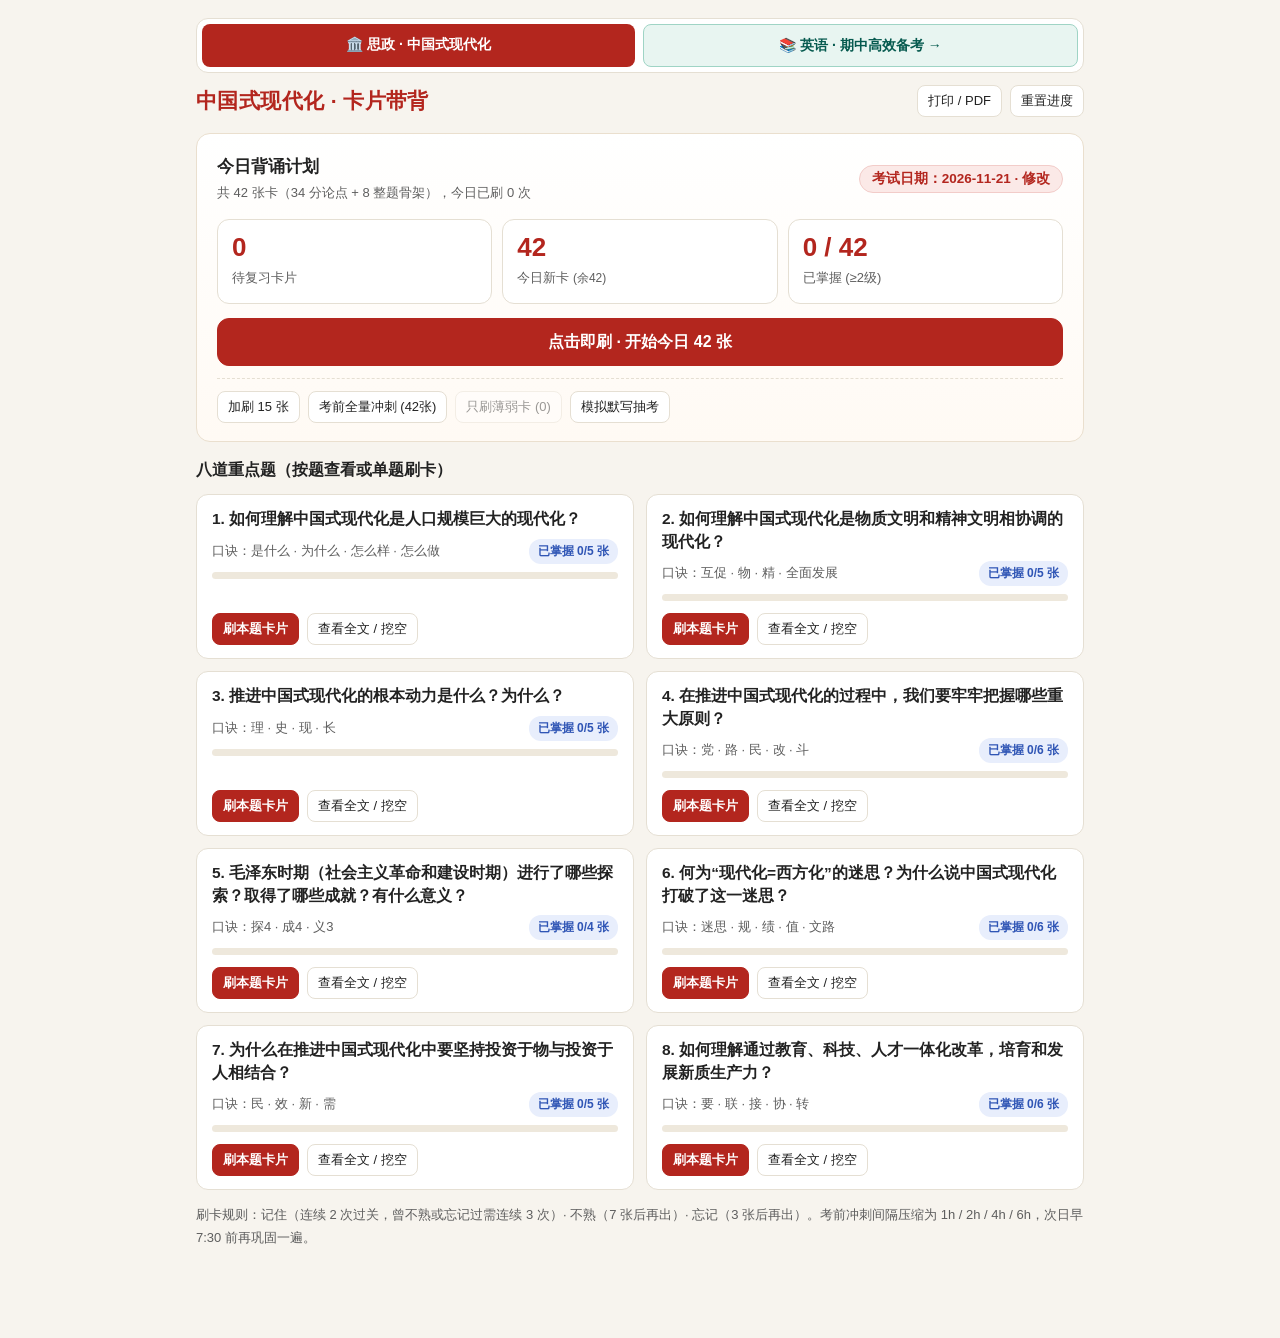
==== commit 85b58a18: "Add mobile-friendly English midterm prep system under /english/ with Politics switcher" ====
--- a/index.html
+++ b/index.html
@@ -828,6 +828,10 @@
 
   app.innerHTML = `
     <div class="wrap">
+      <nav aria-label="科目切换" style="display:flex;gap:8px;margin-bottom:10px;background:#fff;border:1px solid var(--line);border-radius:12px;padding:5px;">
+        <span style="flex:1;text-align:center;padding:8px 10px;border-radius:8px;background:var(--red);color:#fff;font-weight:700;font-size:14px;">🏛️ 思政 · 中国式现代化</span>
+        <a href="./english/" style="flex:1;text-align:center;padding:8px 10px;border-radius:8px;background:#e8f5f1;color:#065a4f;font-weight:700;font-size:14px;border:1px solid #9fd4c5;">📚 英语 · 期中高效备考 →</a>
+      </nav>
       <header class="top">
         <h1>中国式现代化 · 卡片带背</h1>
         <span class="sp"></span>
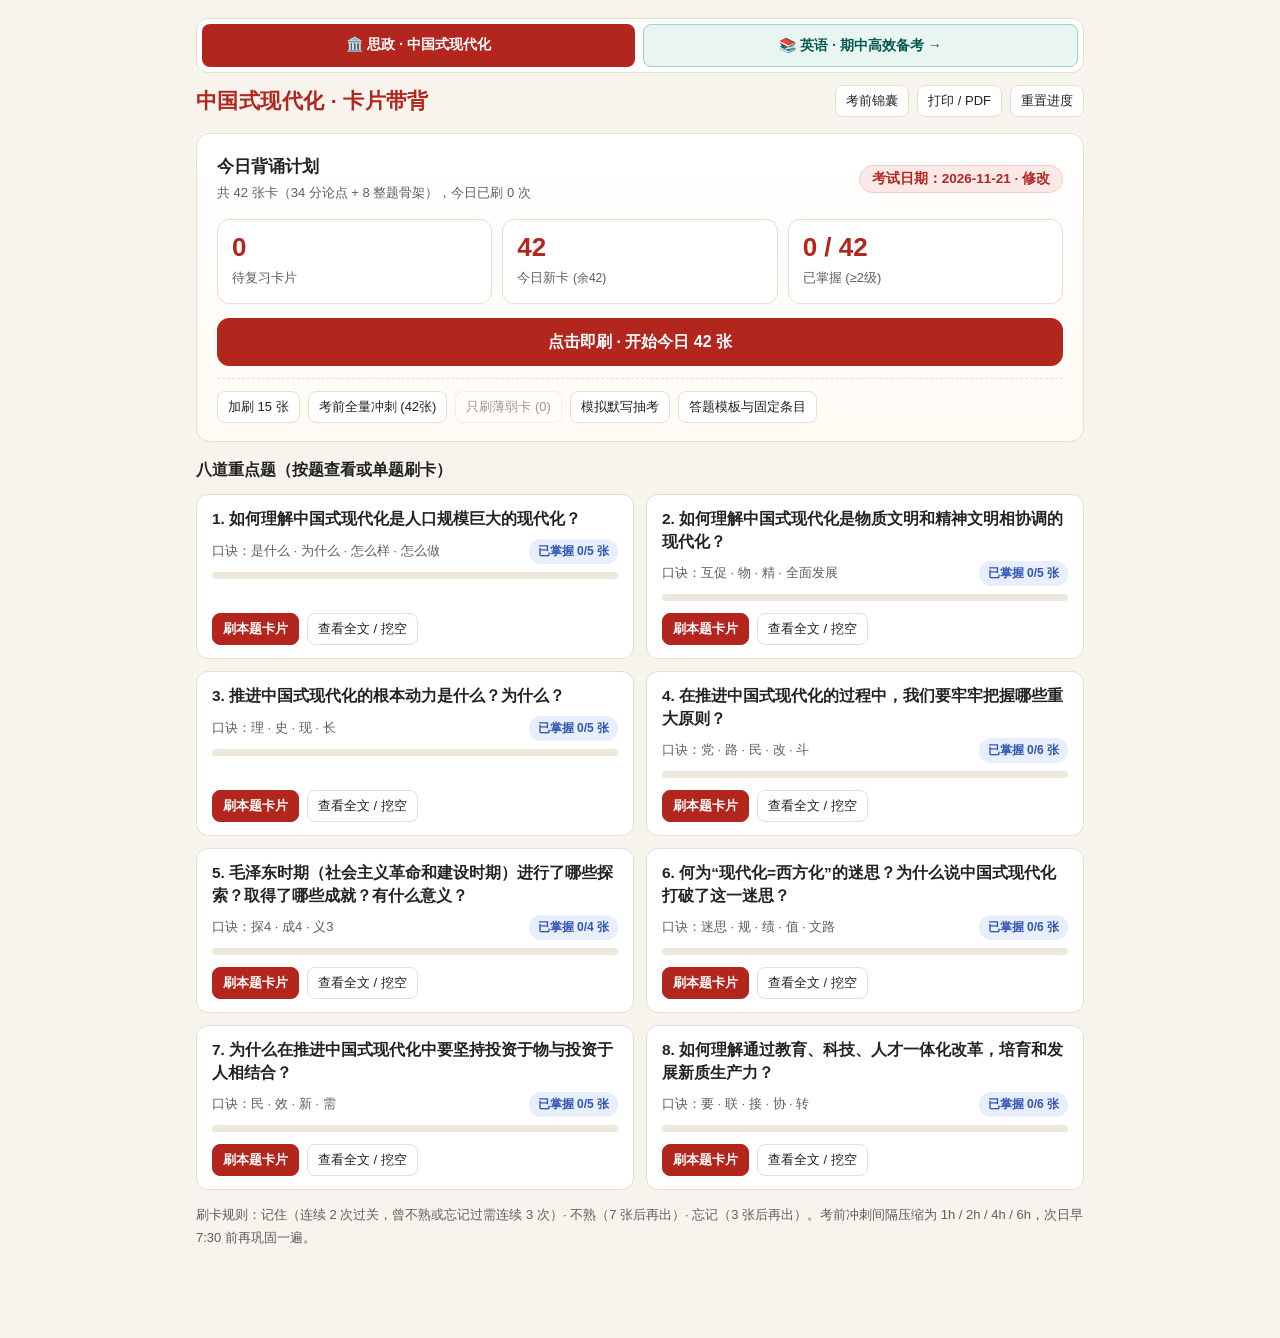
==== commit 1e56bc50: "Optimize answers from review outline, add card tips and cheatsheet" ====
--- a/index.html
+++ b/index.html
@@ -92,6 +92,15 @@
 .fc-answer{border-top:1px solid var(--line);padding-top:14px;margin-top:6px}
 .fc-ans-head{font-size:17px;font-weight:700;margin:0 0 8px;line-height:1.65}
 .fc-ans-body{font-size:16px;line-height:1.85;margin:0}
+.tip-box{margin-top:12px;padding:10px 12px;border-radius:10px;background:#f0f6ff;border:1px solid #d4e3fa;font-size:14px;line-height:1.65;color:#27446b}
+.tip-box strong{color:#1b4b91}
+.cs-block{background:#fff;border:1px solid var(--line);border-radius:12px;padding:14px 16px;margin-bottom:12px}
+.cs-block h2{font-size:16px;margin:0 0 8px;color:var(--red)}
+.cs-item{padding:7px 0;border-top:1px dashed var(--line);font-size:14.5px;line-height:1.65}
+.cs-item:first-of-type{border-top:0;padding-top:0}
+.cs-acc{border:1px solid var(--line);border-radius:10px;padding:10px 12px;margin-bottom:8px;background:#fffdf9}
+.cs-acc-btn{width:100%;text-align:left;background:transparent;border:0;padding:0;cursor:pointer;font:inherit;color:var(--ink)}
+.cs-acc-body{margin-top:8px;padding-top:8px;border-top:1px dashed var(--line);font-size:14px;color:#444;line-height:1.7}
 .lab{font-weight:700;color:var(--red)}
 .kw{background:var(--kw);border-radius:3px;padding:0 3px;font-weight:600}
 .skel-list{list-style:none;padding:0;margin:8px 0 0;display:flex;flex-direction:column;gap:8px}
@@ -193,23 +202,24 @@
     id: 1,
     short: '人口规模巨大',
     title: '1. 如何理解中国式现代化是人口规模巨大的现代化？',
-    mnemonic: { key: '是什么 · 为什么 · 怎么样 · 怎么做', line: '14亿首要特征 → 挑战与优势 → 特色与世界意义 → 从国情出发育才' },
+    mnemonic: { key: '是什么 · 为什么 · 怎么样 · 怎么做', line: '14亿首要特征 → 挑战与优势 → 特色与世界意义 → 从国情出发提素质' },
     intro: '可从[[是什么、为什么、怎么样、怎么做]]四个维度理解中国式现代化[[人口规模巨大]]这一显著特征。',
+    tip: '展开提示：人口多不自动等于人才多、生产率高，关键在于把数量转化为质量。',
     points: [
       { label: '一、是什么：', head: '我国[[14亿多人口]]整体迈入现代化，是中国式现代化的[[首要特征]]。', body: '规模[[超过现有发达国家人口总和]]，在人类历史上是前所未有的，决定了现代化建设的[[艰巨性和复杂性]]。' },
-      { label: '二、为什么：', head: '人口规模巨大带来[[挑战与优势]]两方面影响。', body: '一方面要解决14亿多人的[[吃饭、就业、教育、医疗、住房、养老]]问题，并应对[[城乡、区域发展不平衡]]；另一方面拥有丰富[[人力资源]]和[[广阔市场空间]]，是推动发展的巨大潜力。' },
+      { label: '二、为什么：', head: '人口规模巨大带来[[挑战与优势]]两方面影响。', body: '一方面要解决14亿多人的[[吃饭、就业、教育、医疗、住房、养老]]问题，并应对[[城乡、区域发展不平衡]]与资源环境压力；另一方面拥有丰富[[人力资源]]和[[广阔市场空间]]，是推动发展的巨大潜力。', tip: '考场举例：以人工智能行业为例，用户多、应用场景广有利于产品迭代，同时要靠校企合作弥补数字技能短板。' },
       { label: '三、怎么样：', head: '推进方式必然[[独具特色]]，并具有深远[[世界意义]]。', body: '发展途径和推进方式不能照搬西方；14亿多人整体迈入现代化，将[[改变现代化的世界版图]]，为人口众多的[[发展中国家提供有益经验]]。' },
-      { label: '四、怎么做：', head: '坚持[[从国情出发]]，把[[人口优势转化为人才优势]]。', body: '考虑发展阶段和资源环境，[[保持历史耐心]]、[[循序渐进]]；通过发展教育和提高人口素质，把规模优势转化为[[人才优势和创新优势]]，统筹完善公共服务。' }
+      { label: '四、怎么做：', head: '坚持[[从国情出发]]，把[[人口优势转化为人才优势]]。', body: '考虑发展阶段和资源环境，[[保持历史耐心]]、[[循序渐进]]；通过发展教育、[[技能培训]]、就业服务和人才流动提高人口素质，把规模优势转化为[[人才优势和创新优势]]，统筹完善公共服务。' }
     ]
   },
   {
     id: 2,
     short: '物质与精神文明',
     title: '2. 如何理解中国式现代化是物质文明和精神文明相协调的现代化？',
-    mnemonic: { key: '互促 · 物 · 精 · 全面发展', line: '一关系两建设一目标' },
+    mnemonic: { key: '互促 · 物 · 精 · 全面发展', line: '一关系两建设一目标（有钱不自动等于精神富足）' },
     intro: '[[物质富足、精神富有]]是社会主义现代化的根本要求。中国式现代化既要提高生产力和物质生活水平，也要丰富人民的精神世界，[[促进人的全面发展]]。',
     points: [
-      { label: '第一，', head: '两者[[相互联系、相互促进]]。', body: '物质文明为教育、文化事业提供[[物质基础]]；精神文明为现代化提供[[精神动力和智力支持]]，必须[[统筹推进]]。' },
+      { label: '第一，', head: '两者[[相互联系、相互促进]]。', body: '物质文明为教育、文化事业提供[[物质基础]]；精神文明为现代化提供[[思想保证、精神动力和智力支持]]，必须[[统筹推进]]。', tip: '理解提示：有钱不自动等于精神生活丰富；反过来，文化教育发展也需要稳定的经济和物质支撑。' },
       { label: '第二，', head: '物质文明建设要[[夯实物质基础]]。', body: '坚持以经济建设为中心，[[推动高质量发展]]，增强[[科技创新能力]]，完善[[现代化产业体系]]，持续改善人民生活。' },
       { label: '第三，', head: '精神文明建设要[[满足人民的精神文化需求]]。', body: '加强[[理想信念教育]]，践行[[社会主义核心价值观]]，发展[[社会主义先进文化]]，弘扬[[中华优秀传统文化]]，提高社会文明程度。' },
       { label: '第四，', head: '目标是[[物的全面丰富和人的全面发展]]。', body: '把两个文明建设贯穿现代化全过程，让人民生活水平提高的同时，[[精神生活也更加充实]]。' }
@@ -219,38 +229,38 @@
     id: 3,
     short: '根本动力：改革',
     title: '3. 推进中国式现代化的根本动力是什么？为什么？',
-    mnemonic: { key: '理 · 史 · 现 · 长', line: '理论、历史、现实、长远四角度' },
+    mnemonic: { key: '理 · 史 · 现 · 长', line: '调关系 · 破障碍 · 放活力 · 惠民生防风险' },
     intro: '[[全面深化改革]]是推进中国式现代化的根本动力。',
     points: [
       { label: '第一，', head: '从理论上看，改革能[[解放和发展生产力]]。', body: '社会发展中存在[[生产力与生产关系、经济基础与上层建筑]]的矛盾运动，改革推动[[生产关系适应生产力、上层建筑适应经济基础]]，为现代化创造制度条件。' },
       { label: '第二，', head: '从历史上看，中国式现代化是在[[改革开放]]中不断推进的。', body: '改革开放深刻改变了经济体制、社会结构和对外关系，[[激发了人民群众的积极性和创造性]]；新时代全面深化改革[[破除了体制机制障碍]]，为全面建成小康社会提供了保障。' },
-      { label: '第三，', head: '从现实上看，必须靠改革解决[[深层次矛盾]]。', body: '推动[[高质量发展]]、发展[[新质生产力]]、促进[[社会公平正义]]，都要改革不适应的体制机制，才能[[释放创新潜力、增强发展活力]]。' },
-      { label: '第四，', head: '从长远看，改革为现代化提供持续的[[制度保障]]。', body: '深化改革有助于[[完善中国特色社会主义制度]]、提高[[国家治理能力]]，使现代化成果[[更多更公平惠及全体人民]]。' }
+      { label: '第三，', head: '从现实上看，必须靠改革解决[[深层次矛盾]]。', body: '面对[[市场分割、成果转化不畅、公共服务不均]]等堵点，不能只靠加投入，必须通过改革权责、规则和激励机制，推动[[高质量发展]]、发展[[新质生产力]]、促进[[社会公平正义]]，[[释放创新潜力、增强发展活力]]。', tip: '展开提示：抓“产权保护、公平竞争、人才评价”这几个改革抓手最容易展开字数。' },
+      { label: '第四，', head: '从长远看，改革为现代化提供持续的[[制度保障]]。', body: '深化改革有助于[[完善中国特色社会主义制度]]、提高[[国家治理能力]]，统筹发展和安全，使现代化成果[[更多更公平惠及全体人民]]。' }
     ]
   },
   {
     id: 4,
     short: '五项重大原则',
     title: '4. 在推进中国式现代化的过程中，我们要牢牢把握哪些重大原则？',
-    mnemonic: { key: '党 · 路 · 民 · 改 · 斗', line: '党领路，为人民，靠改革，敢斗争' },
+    mnemonic: { key: '党 · 路 · 民 · 改 · 斗', line: '谁领导 · 走啥路 · 为了谁 · 靠啥改 · 敢斗争' },
     intro: '党的二十大提出，前进道路上必须牢牢把握[[五项重大原则]]。',
     points: [
-      { label: '第一，', head: '坚持和加强[[党的全面领导]]。', body: '维护[[党中央权威和集中统一领导]]，把党的领导落实到各领域各方面各环节，[[确保正确方向]]。' },
+      { label: '第一，', head: '坚持和加强[[党的全面领导]]。', body: '维护[[党中央权威和集中统一领导]]，把党的领导落实到各领域各方面各环节，[[确保正确方向]]，凝聚团结奋斗力量。' },
       { label: '第二，', head: '坚持[[中国特色社会主义道路]]。', body: '坚持党的[[基本路线]]，坚持[[独立自主、自力更生]]，把发展[[主动权牢牢掌握在自己手中]]。' },
       { label: '第三，', head: '坚持[[以人民为中心]]的发展思想。', body: '维护[[人民根本利益]]，增进[[民生福祉]]，依靠人民推进发展，让[[全体人民更加公平地共享]]现代化成果。' },
       { label: '第四，', head: '坚持[[深化改革开放]]。', body: '以改革[[破解深层次体制机制障碍]]，以开放[[拓展发展空间]]，增强现代化的[[动力和活力]]。' },
-      { label: '第五，', head: '坚持发扬[[斗争精神]]。', body: '增强[[忧患意识]]，[[统筹发展和安全]]，主动克服困难，维护国家[[主权、安全和发展利益]]。' }
+      { label: '第五，', head: '坚持发扬[[斗争精神]]。', body: '增强[[忧患意识]]，[[统筹发展和安全]]，敢于直面矛盾和风险，维护国家[[主权、安全和发展利益]]。' }
     ]
   },
   {
     id: 5,
     short: '毛泽东时期探索',
     title: '5. 毛泽东时期（社会主义革命和建设时期）进行了哪些探索？取得了哪些成就？有什么意义？',
-    mnemonic: { key: '探4 · 成4 · 义3', line: '探索“总路线·一五·二结合·四化”；成就“制·工·弹·社”；意义“前提基础·物质人才·经验准备”' },
+    mnemonic: { key: '探4 · 成4 · 义3', line: '一五起步 · 十大探索 · 四化定标 · 工业奠基' },
     intro: '以毛泽东同志为主要代表的中国共产党人，在[[经济文化落后]]的条件下，对社会主义建设和国家现代化进行了[[艰辛探索]]。',
     points: [
-      { label: '一、探索：', head: '围绕[[工业化和适合中国的建设道路]]展开探索。', body: '①提出[[过渡时期总路线]]（“一化三改”），把社会主义工业化和三大改造结合起来；②实施[[第一个五年计划]]，以工业建设为重点推进工业化；③提出马克思主义同中国实际进行“[[第二次结合]]”，发表《[[论十大关系]]》《[[关于正确处理人民内部矛盾的问题]]》；④[[党的八大]]提出集中力量发展生产力，[[1964年三届全国人大]]正式提出“[[四个现代化]]”目标（1954年一届全国人大已初步提出）。' },
-      { label: '二、成就：', head: '在[[制度、工业、科技和社会事业]]上取得重要成就。', body: '①确立[[社会主义基本制度]]；②建立起[[独立的比较完整的工业体系和国民经济体系]]；③“[[两弹一星]]”等尖端科技取得突破，国防力量增强；④[[教育、科学、文化、卫生]]等事业得到发展。' },
+      { label: '一、探索：', head: '围绕[[工业化和适合中国的建设道路]]展开探索。', body: '①提出[[过渡时期总路线]]（“一化三改”），把社会主义工业化和三大改造结合起来；②实施[[第一个五年计划]]，优先发展重工业推进工业化；③提出马克思主义同中国实际“[[第二次结合]]”，发表《[[论十大关系]]》（协调重、轻工业和农业）和《[[关于正确处理人民内部矛盾的问题]]》；④[[党的八大]]提出集中力量发展生产力，[[1964年三届全国人大]]正式提出“[[四个现代化]]”目标（1954年一届全国人大已初步提出）。' },
+      { label: '二、成就：', head: '在[[制度、工业、科技和社会事业]]上取得重要成就。', body: '①确立[[社会主义基本制度]]；②建立起[[独立的比较完整的工业体系和国民经济体系]]；③“[[两弹一星]]”等尖端科技取得突破，国防力量增强；④[[教育、科学、文化、卫生]]等事业得到发展并培养了建设人才。' },
       { label: '三、意义：', head: '提供了[[宝贵经验、理论准备、物质基础]]。', body: '社会主义制度的确立奠定了[[根本政治前提和制度基础]]；建设成就积累了[[物质条件和人才力量]]；探索形成的理论和经验为改革开放后开创中国特色社会主义作了重要准备（同时也从[[“大跃进”“文革”等曲折]]中吸取了必须[[实事求是、尊重经济规律]]的教训）。' }
     ]
   },
@@ -260,11 +270,12 @@
     title: '6. 何为“现代化=西方化”的迷思？为什么说中国式现代化打破了这一迷思？',
     mnemonic: { key: '迷思 · 规 · 绩 · 值 · 文路', line: '先答何为迷思（发轫西方/东方从属），再答规·绩·值·文路' },
     intro: '先说明[[“现代化=西方化”迷思的由来]]，再阐明中国式现代化如何以自身实践打破这一迷思。',
+    tip: '答法提醒：西方“先行”不等于“唯一”。若问“新图景”重点写五个中国特色；若问“文明多样性”重点写国情文化差异。',
     points: [
       { label: '一、何为迷思：', head: '[[现代化发轫于西方]]，逐渐形成了“[[东方从属于西方]]”的格局。', body: '自工业革命以来，西方资本主义国家凭借[[现代生产力的迅猛发展]]占据主动，使人误以为[[现代化道路只有西方一种模式]]、现代化就等于西方化。' },
       { label: '二、规律与特色：', head: '既遵循[[一般规律]]，又有[[中国特色]]。', body: '中国同样推进[[工业化和科技进步]]，同时坚持[[党的领导和社会主义制度]]，走出了符合自身国情的道路。' },
       { label: '三、实践证明：', head: '[[实践成就]]证明自主道路走得通。', body: '通过建设和改革开放，中国实现经济快速发展，[[全面建成小康社会]]，展现了实现现代化的[[另一幅图景]]。' },
-      { label: '四、目标价值：', head: '提出了不同的[[目标和价值追求]]。', body: '面向巨大人口规模，追求[[共同富裕]]、[[两个文明相协调]]、[[人与自然和谐共生]]、[[和平发展]]，拓展了现代化的内涵。' },
+      { label: '四、目标价值：', head: '提出了不同的[[目标和价值追求]]。', body: '面向[[人口规模巨大]]，追求[[全体人民共同富裕]]、[[两个文明相协调]]、[[人与自然和谐共生]]、[[和平发展]]，拓展了现代化的内涵。' },
       { label: '五、文明与借鉴：', head: '统一了[[文明传承与现代发展]]，拓展了[[发展中国家的道路选择]]。', body: '立足[[中华优秀传统文化]]并[[借鉴人类优秀文明成果]]，为既想加快发展又想[[保持独立自主]]的国家提供了有益启示。' }
     ]
   },
@@ -272,11 +283,11 @@
     id: 7,
     short: '投资于物与投资于人',
     title: '7. 为什么在推进中国式现代化中要坚持投资于物与投资于人相结合？',
-    mnemonic: { key: '民 · 效 · 新 · 需', line: '人民中心、投资效益、新质生产力、扩大内需' },
+    mnemonic: { key: '民 · 效 · 新 · 需', line: '物打基础，人提能力，建设运营一起配' },
     intro: '[[投资于物]]指对基础设施、生产设备等实物资产的投入；[[投资于人]]指在教育、医疗、培训、就业、社保等方面的投入。二者结合能使[[经济发展与民生改善形成良性循环]]。',
     points: [
       { label: '第一，', head: '这是坚持[[以人民为中心]]、促进人的全面发展的要求。', body: '现代化的目的是[[增进人民福祉]]，投资既要改善生产生活条件，也要满足人民在成长、就业、健康、养老等方面的需要。' },
-      { label: '第二，', head: '这是[[提高投资效益]]的要求。', body: '设备和基础设施要靠[[劳动者掌握和使用]]，劳动者发挥才能也需要[[相应的物质条件]]，统筹二者才能提高资源利用效率。' },
+      { label: '第二，', head: '这是[[提高投资效益]]的要求，二者[[不是机械各占一半]]。', body: '设备和基础设施要靠[[劳动者掌握和使用]]，劳动者发挥才能也需要[[相应的物质条件]]，同步规划建设、人才和维护运营，才能避免设施闲置、提高资源利用效率。', tip: '考场经典例子：县医院不能只盖大楼买设备，还要配医生、培训、维护费和转诊制度，重点看使用效果和群众实际受益。' },
       { label: '第三，', head: '这是发展[[新质生产力]]、推动高质量发展的要求。', body: '[[劳动者是生产力中最活跃的因素]]，提高劳动者素质，再和先进技术设备结合，才能增强创新能力、[[提高劳动生产率]]。' },
       { label: '第四，', head: '这是[[扩大内需]]、畅通经济循环的要求。', body: '改善就业、收入和社保，能[[增强消费能力和信心]]；优质设施和设备能[[改善供给]]，形成投资、就业、收入、消费的[[良性循环]]。' }
     ]
@@ -285,14 +296,14 @@
     id: 8,
     short: '教·科·才与新质生产力',
     title: '8. 如何理解通过教育、科技、人才一体化改革，培育和发展新质生产力？',
-    mnemonic: { key: '要 · 联 · 接 · 协 · 转', line: '新要求、内在联系、解决衔接、三方协同、成果转化' },
-    intro: '[[教育、科技、人才]]是[[全面建设社会主义现代化国家]]的[[基础性、战略性支撑]]。推进三者[[一体化改革]]，能把人才培养、科学研究和产业发展紧密连接起来，为[[新质生产力]]提供支撑。',
+    mnemonic: { key: '要 · 联 · 接 · 协 · 转', line: '链条：教育育人 → 人才创新 → 科技突破 → 产业落地 → 反哺教育' },
+    intro: '[[教育、科技、人才]]是[[全面建设社会主义现代化国家]]的[[基础性、战略性支撑]]。坚持[[科技是第一生产力、人才是第一资源、创新是第一动力]]，推进三者[[一体化改革]]，为[[新质生产力]]提供支撑。',
     points: [
-      { label: '第一，', head: '[[新质生产力]]对三者提出了更高要求。', body: '新质生产力[[以创新为主导]]，具有[[高科技、高效能、高质量]]特征，以[[提高全要素生产率]]为核心，需要不断产生新知识、新技术和高素质人才。' },
+      { label: '第一，', head: '[[新质生产力]]对三者提出了更高要求。', body: '新质生产力[[以创新为主导]]，具有[[高科技、高效能、高质量]]特征，以[[提高全要素生产率]]为核心标志，需要不断产生新知识、新技术和高素质人才。' },
       { label: '第二，', head: '三者具有[[内在联系]]。', body: '[[教育培养人才]]、传播知识；[[科技创新]]推动教育内容和培养方式更新；[[人才]]把知识转化为技术和现实生产力，三者形成良性循环。' },
       { label: '第三，', head: '一体化改革要解决[[衔接不足]]的问题。', body: '让[[学科设置、科研布局、人才培养和产业发展]]更加匹配，完善[[科研评价、人才流动、成果转化]]和收益分配机制。' },
       { label: '第四，', head: '从[[三个方面协同推进]]。', body: '教育上[[调整学科专业]]，培养拔尖创新人才和技能人才；科技上加强[[基础研究和关键核心技术攻关]]；人才上完善[[培养、引进、使用和流动]]机制。' },
-      { label: '第五，', head: '推动改革成果[[转化为生产力]]。', body: '加强[[高校、科研院所与企业合作]]，促进成果应用，推动[[传统产业升级、新兴产业和未来产业]]发展。' }
+      { label: '第五，', head: '坚持[[因地制宜]]，推动改革成果[[转化为生产力]]。', body: '加强[[高校、科研院所与企业合作]]，促进成果应用，推动[[传统产业升级、新兴产业和未来产业]]发展。', tip: '高分辨析：传统产业经过数智化、绿色化技术和组织升级也能形成新质生产力，不能只看项目名称或买几台设备。' }
     ]
   }
 ];
@@ -323,6 +334,7 @@
         frontPrompt: '先在心里说出这一点的【观点句】和【展开关键词】',
         backHead: p.label + p.head,
         backBody: p.body,
+        tip: p.tip || '',
         keywords: [...extractStrKeywords(p.head), ...extractStrKeywords(p.body)]
       });
     });
@@ -338,6 +350,7 @@
       backMnemonic: q.mnemonic,
       backIntro: q.intro,
       backPoints: q.points.map(p => ({ label: p.label, head: p.head, body: p.body })),
+      tip: q.tip || '',
       keywords: [...extractStrKeywords(q.intro), ...q.points.flatMap(p => extractStrKeywords(p.head))]
     });
   }
@@ -346,6 +359,44 @@
 
 const CARDS = buildCards(DATA);
 const CARD_MAP = Object.fromEntries(CARDS.map(c => [c.id, c]));
+
+// ===== 考前急救锦囊（提炼自《思政一一天速记提纲》） =====
+const CHEATSHEET = {
+  mainLine: '党领导 → 走中国路 → 为人民 → 靠改革创新 → 全面协调发展 → 贡献世界',
+  closings: [
+    '促进人的全面发展和全体人民共同富裕',
+    '为中国式现代化提供强大动力、坚实基础或制度保障'
+  ],
+  fixed: [
+    { name: '五个中国特色', mem: '人多、共富、双文明、生态、和平', full: '[[人口规模巨大]]；[[全体人民共同富裕]]；[[物质文明和精神文明相协调]]；[[人与自然和谐共生]]；[[走和平发展道路]]。' },
+    { name: '五个重大原则', mem: '党、路、民、改、斗', full: '坚持和加强[[党的全面领导]]；坚持[[中国特色社会主义道路]]；坚持[[以人民为中心]]的发展思想；坚持[[深化改革开放]]；坚持发扬[[斗争精神]]。' },
+    { name: '九个本质要求', mem: '2方向 + 5建设 + 2世界', full: '方向2：[[坚持中国共产党领导]]、[[坚持中国特色社会主义]]；建设5：[[高质量发展]]、[[全过程人民民主]]、[[丰富人民精神世界]]、[[全体人民共同富裕]]、[[人与自然和谐共生]]；世界2：[[推动构建人类命运共同体]]、[[创造人类文明新形态]]。' },
+    { name: '新发展理念', mem: '创、协、绿、开、享', full: '[[创新]]（动力）、[[协调]]（平衡）、[[绿色]]（生态）、[[开放]]（合作）、[[共享]]（成果共享）。' },
+    { name: '三个第一', mem: '科生、人资、创动', full: '[[科技是第一生产力]]，[[人才是第一资源]]，[[创新是第一动力]]。' }
+  ],
+  templates: [
+    { type: '是什么', rule: '概念 + 关键特征。先下定义或解释内涵，不急着罗列措施。' },
+    { type: '为什么', rule: '理论依据 + 中国国情 + 现实问题 + 作用意义（选最贴题的 3–4 点）。' },
+    { type: '怎么做', rule: '坚持方向 + 改革制度 + 科技人才 + 民生/生态 + 抓好落实（写清具体动作）。' },
+    { type: '关系题', rule: 'A 是什么 → B 是什么 → 各自作用 → 如何相互促进、协调发展。' },
+    { type: '材料题', rule: '材料现象 → 对应原理 → 原因影响 → 改进办法（每一点都带回材料！）。' }
+  ],
+  extras: [
+    { id: '01', title: '现代化规律与道路多样性', mem: '共同规律，不同国情', pts: '共同规律：生产力、工业化、科技与治理；道路差异：历史文化、人口资源、社会制度、发展阶段不同；结论：共性与个性统一，独立自主结合国情。' },
+    { id: '02', title: '近代中国为什么要走自己的路', mem: '器物 → 制度 → 思想 → 党领导的新道路', pts: '洋务运动（器物）→ 戊戌/辛亥（制度）→ 新文化/五四（思想）→ 中国共产党领导新探索；国情（人口多/历史长/不平衡）决定必须走自己的路。' },
+    { id: '04', title: '党的领导为什么关系现代化全局', mem: '定性质、稳目标、增动力、聚力量', pts: '定性质（社会主义方向、为了人民）；稳目标（长期规划接续奋斗）；增动力（领导改革创新）；聚力量（组织动员、统筹发展和安全）。' },
+    { id: '07', title: '高质量发展为什么是首要任务', mem: '矛盾变、阶段变、强国基、共富需、竞争逼', pts: '回应社会主要矛盾变化；适应发展阶段与约束变化；夯实强国与共同富裕物质基础；提高国际竞争与产业链安全韧性。' },
+    { id: '08', title: '新质生产力是什么、为什么重要', mem: '创新主导，三高特征，生产率跃升', pts: '创新起主导、高科技高效能高质量、核心标志是全要素生产率大幅提升；因地制宜，传统产业升级也能形成新质生产力。' },
+    { id: '11', title: '高水平社会主义市场经济体制', mem: '市场配资源，政府补不足，主体有活力，创新加开放', pts: '有效市场（决定性作用）+ 有为政府（公共服务/公平竞争/防风险）；两个毫不动摇；统一大市场与制度型开放。' },
+    { id: '14', title: '共同富裕为什么是本质特征', mem: '社会主义本质、党的宗旨、人民需要、公平共享', pts: '体现社会主义本质与党的宗旨；解决不平衡不充分；物质和精神都富裕，允许合理差别，靠高质量发展和制度逐步实现。' },
+    { id: '16', title: '坚持马克思主义意识形态指导地位', mem: '定方向、聚共识、护安全、指导实践、兴文化', pts: '把马克思主义基本原理同中国具体实际、中华优秀传统文化相结合（“两个结合”），巩固共同思想基础，维护文化安全。' },
+    { id: '17', title: '中华优秀传统文化如何“两创”', mem: '守根、转化、创新、科技、教育、互鉴', pts: '创造性转化（改造旧表达、赋予当代形式，如数字文物展示）+ 创新性发展（结合新实践补充拓展）；校企教育与交流互鉴。' },
+    { id: '18', title: '绿色发展与人与自然和谐共生', mem: '反思旧路、立足国情、保障民生、面向未来', pts: '摒弃高消耗高污染；适应我国人口产业规模与资源约束；宜居环境是民生；清洁能源、绿色技术、循环节约与法治监管。' },
+    { id: '19', title: '中国式现代化为世界带来什么机遇', mem: '大市、开放、合作、道路、治理、绿色', pts: '超大规模市场、制度型开放、互利合作、拓展发展中国家道路选择（提供经验参考而非强迫复制）、参与全球治理与绿色合作。' },
+    { id: '20', title: '现代化要不要割断中华文明', mem: '不断根、取精华、做两创、接时代', pts: '不应割断；中华文明具有连续性、创新性、统一性、包容性、和平性；批判继承、古为今用，与现代实践结合。' },
+    { id: '21', title: '中国式现代化给中华文明带来什么', mem: '物质基础、制度载体、精神内涵、世界表达', pts: '经济科技提供物质支撑（如数字博物馆）；公共文化制度保障；社会主义核心价值观融通传统；现代媒介拓展国际传播。' }
+  ]
+};
 
 // ===== 状态与日期工具 =====
 const STORAGE_KEY = 'sizheng_cards_v2';
@@ -760,6 +811,8 @@
   session: null,
   browseMode: 'read', // 'read' | 'cloze1' | 'cloze2'
   allShown: false,
+  csCloze: false,
+  csOpen: {},
   examQid: null,
   examSeconds: 480,
   examRunning: false,
@@ -781,6 +834,7 @@
   const parts = h.replace(/^#\/?/, '').split('/').filter(Boolean);
   if (parts.length === 0) return { page: 'home' };
   if (parts[0] === 'study') return { page: 'study' };
+  if (parts[0] === 'cheatsheet') return { page: 'cheatsheet' };
   if (parts[0] === 'q') {
     const id = parseInt(parts[1], 10);
     const q = DATA.find(x => x.id === id) || DATA[0];
@@ -836,6 +890,7 @@
         <h1>中国式现代化 · 卡片带背</h1>
         <span class="sp"></span>
         <nav class="actions" aria-label="辅助功能">
+          <button type="button" class="btn sm" id="btn-cs">考前锦囊</button>
           <button type="button" class="btn sm" id="btn-print">打印 / PDF</button>
           <button type="button" class="btn sm" id="btn-reset">重置进度</button>
         </nav>
@@ -867,6 +922,7 @@
             <button type="button" class="btn sm" id="btn-sprint">考前全量冲刺 (${CARDS.length}张)</button>
             <button type="button" class="btn sm" id="btn-weak" ${weakCount === 0 ? 'disabled' : ''}>只刷薄弱卡 (${weakCount})</button>
             <button type="button" class="btn sm" id="btn-exam">模拟默写抽考</button>
+            <button type="button" class="btn sm" id="btn-cs2">答题模板与固定条目</button>
           </div>
         </section>
 
@@ -935,6 +991,8 @@
   document.getElementById('btn-weak').addEventListener('click', () => startStudy('weak'));
   document.getElementById('btn-exam').addEventListener('click', () => go('#/exam'));
   document.getElementById('btn-print').addEventListener('click', () => go('#/print'));
+  document.getElementById('btn-cs').addEventListener('click', () => go('#/cheatsheet'));
+  document.getElementById('btn-cs2').addEventListener('click', () => go('#/cheatsheet'));
 
   document.getElementById('btn-exam-date').addEventListener('click', () => {
     document.getElementById('dlg-date').showModal();
@@ -1098,6 +1156,7 @@
           </div>
           <p class="fc-ans-head">${renderWithKeywords(card.backHead)}</p>
           <p class="fc-ans-body">${renderWithKeywords(card.backBody)}</p>
+          ${card.tip ? `<div class="tip-box"><strong>💡 </strong>${esc(card.tip)}</div>` : ''}
         </div>
       `;
     } else {
@@ -1123,6 +1182,7 @@
               `;
             }).join('')}
           </ul>
+          ${card.tip ? `<div class="tip-box"><strong>💡 </strong>${esc(card.tip)}</div>` : ''}
         </div>
       `;
     }
@@ -1673,6 +1733,10 @@
   assert(app.querySelectorAll('.pv .q').length === 8, 'Print view renders all 8 questions');
   document.body.classList.remove('print');
 
+  renderCheatsheet();
+  assert(app.querySelectorAll('.cs-acc').length === CHEATSHEET.extras.length,
+    `Cheatsheet renders all ${CHEATSHEET.extras.length} supplemental topics`);
+
   app.innerHTML = `
     <div class="wrap">
       <main class="card" id="selftest-report" data-status="${ok ? 'PASS' : 'FAIL'}">
@@ -1684,11 +1748,98 @@
   `;
 }
 
+// ===== 考前急救锦囊 =====
+function renderCheatsheet() {
+  document.body.classList.remove('print');
+  stopExamTimer();
+  app.innerHTML = `
+    <div class="wrap">
+      <header class="qhead">
+        <button type="button" class="btn sm" id="btn-home">← 返回首页</button>
+        <span class="sp"></span>
+        <button type="button" class="btn sm pri" id="btn-go-study">去刷八题卡片</button>
+      </header>
+      <main>
+        <h1 class="qtitle" style="margin-top:0">考前急救锦囊（提纲速览）</h1>
+
+        <section class="cs-block">
+          <h2>一、整门课主线 & 万能收束句</h2>
+          <p style="margin:0 0 8px;font-weight:700;color:var(--red)">${esc(CHEATSHEET.mainLine)}</p>
+          <div class="muted"><strong>万能结尾（按题目选用）：</strong>① ${esc(CHEATSHEET.closings[0])}；② ${esc(CHEATSHEET.closings[1])}。</div>
+        </section>
+
+        <section class="cs-block">
+          <div style="display:flex;align-items:center;justify-content:space-between;gap:8px;flex-wrap:wrap;margin-bottom:8px">
+            <h2 style="margin:0">二、五组必背固定条目</h2>
+            <button type="button" class="btn sm" id="btn-cs-cloze">${ui.csCloze ? '显示完整条目' : '挖空自测条目'}</button>
+          </div>
+          ${CHEATSHEET.fixed.map(f => `
+            <div class="cs-item">
+              <div><strong>${esc(f.name)}</strong> <span class="badge due">${esc(f.mem)}</span></div>
+              <div style="margin-top:3px">${ui.csCloze ? renderClozeText(f.full, false) : renderWithKeywords(f.full)}</div>
+            </div>
+          `).join('')}
+        </section>
+
+        <section class="cs-block">
+          <h2>三、五种题型考场组织模板</h2>
+          ${CHEATSHEET.templates.map(t => `
+            <div class="cs-item">
+              <strong style="color:var(--red)">${esc(t.type)}：</strong>${esc(t.rule)}
+            </div>
+          `).join('')}
+        </section>
+
+        <section class="cs-block">
+          <h2>四、其余高频拓展专题（防偏题速览 · 点击展开）</h2>
+          ${CHEATSHEET.extras.map(ex => {
+            const isOpen = !!ui.csOpen[ex.id];
+            return `
+              <div class="cs-acc">
+                <button type="button" class="cs-acc-btn" data-ex="${esc(ex.id)}" aria-expanded="${isOpen}">
+                  <strong>${esc(ex.id)} ${esc(ex.title)}</strong>
+                  <span class="badge wait" style="margin-left:6px">${esc(ex.mem)}</span>
+                </button>
+                ${isOpen ? `<div class="cs-acc-body">${esc(ex.pts)}</div>` : ''}
+              </div>
+            `;
+          }).join('')}
+        </section>
+      </main>
+    </div>
+  `;
+
+  document.getElementById('btn-home').addEventListener('click', () => go('#/'));
+  document.getElementById('btn-go-study').addEventListener('click', () => startStudy('daily'));
+  document.getElementById('btn-cs-cloze').addEventListener('click', () => {
+    ui.csCloze = !ui.csCloze;
+    renderCheatsheet();
+  });
+  app.querySelectorAll('[data-ex]').forEach(btn => {
+    btn.addEventListener('click', () => {
+      const id = btn.dataset.ex;
+      ui.csOpen[id] = !ui.csOpen[id];
+      renderCheatsheet();
+    });
+  });
+  app.querySelectorAll('.blank').forEach(el => {
+    const toggle = () => {
+      const now = el.classList.toggle('shown');
+      el.setAttribute('aria-pressed', now ? 'true' : 'false');
+    };
+    el.addEventListener('click', toggle);
+    el.addEventListener('keydown', (e) => {
+      if (e.key === 'Enter' || e.key === ' ') { e.preventDefault(); toggle(); }
+    });
+  });
+}
+
 // ===== 路由分发与全局快捷键 =====
 function render() {
   const route = parseRoute();
   if (route.page === 'home') renderHome();
   else if (route.page === 'study') renderStudy();
+  else if (route.page === 'cheatsheet') renderCheatsheet();
   else if (route.page === 'question') renderQuestion(route.id);
   else if (route.page === 'exam') renderExam();
   else if (route.page === 'print') renderPrint();
